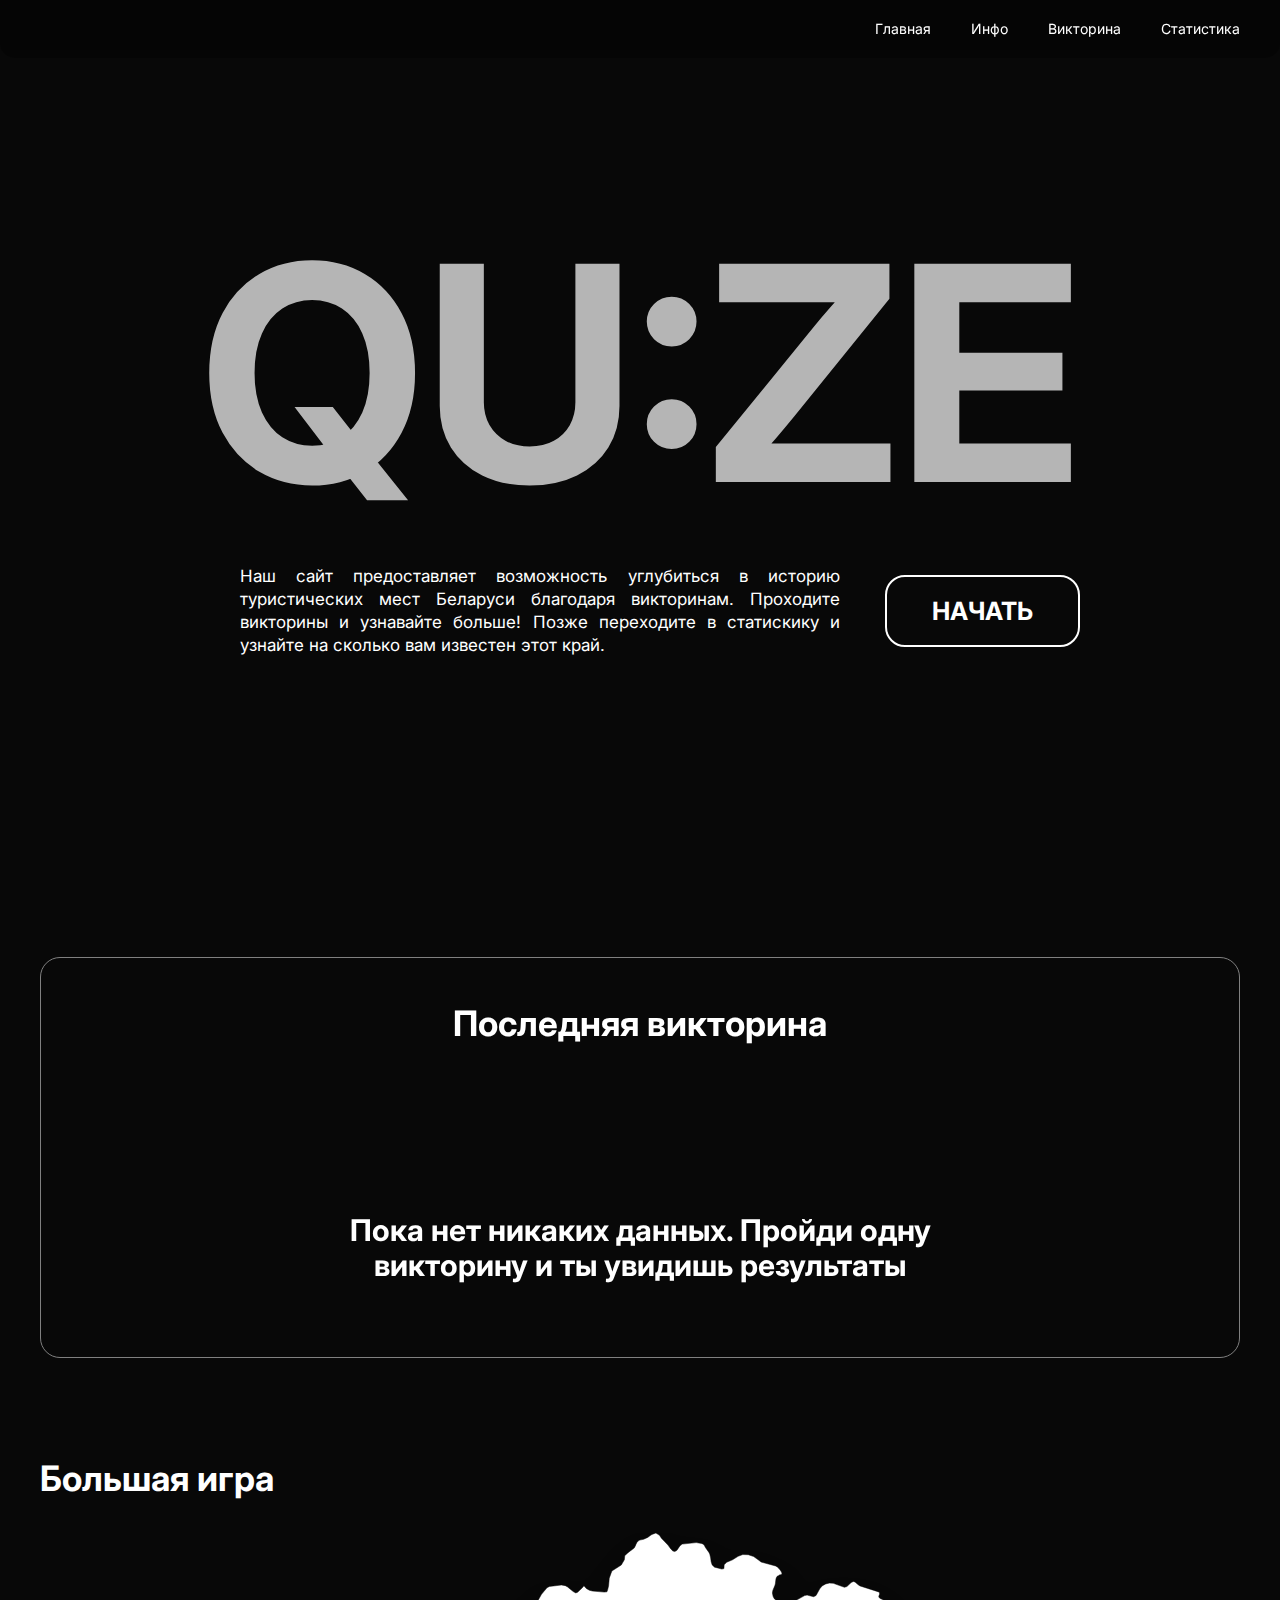
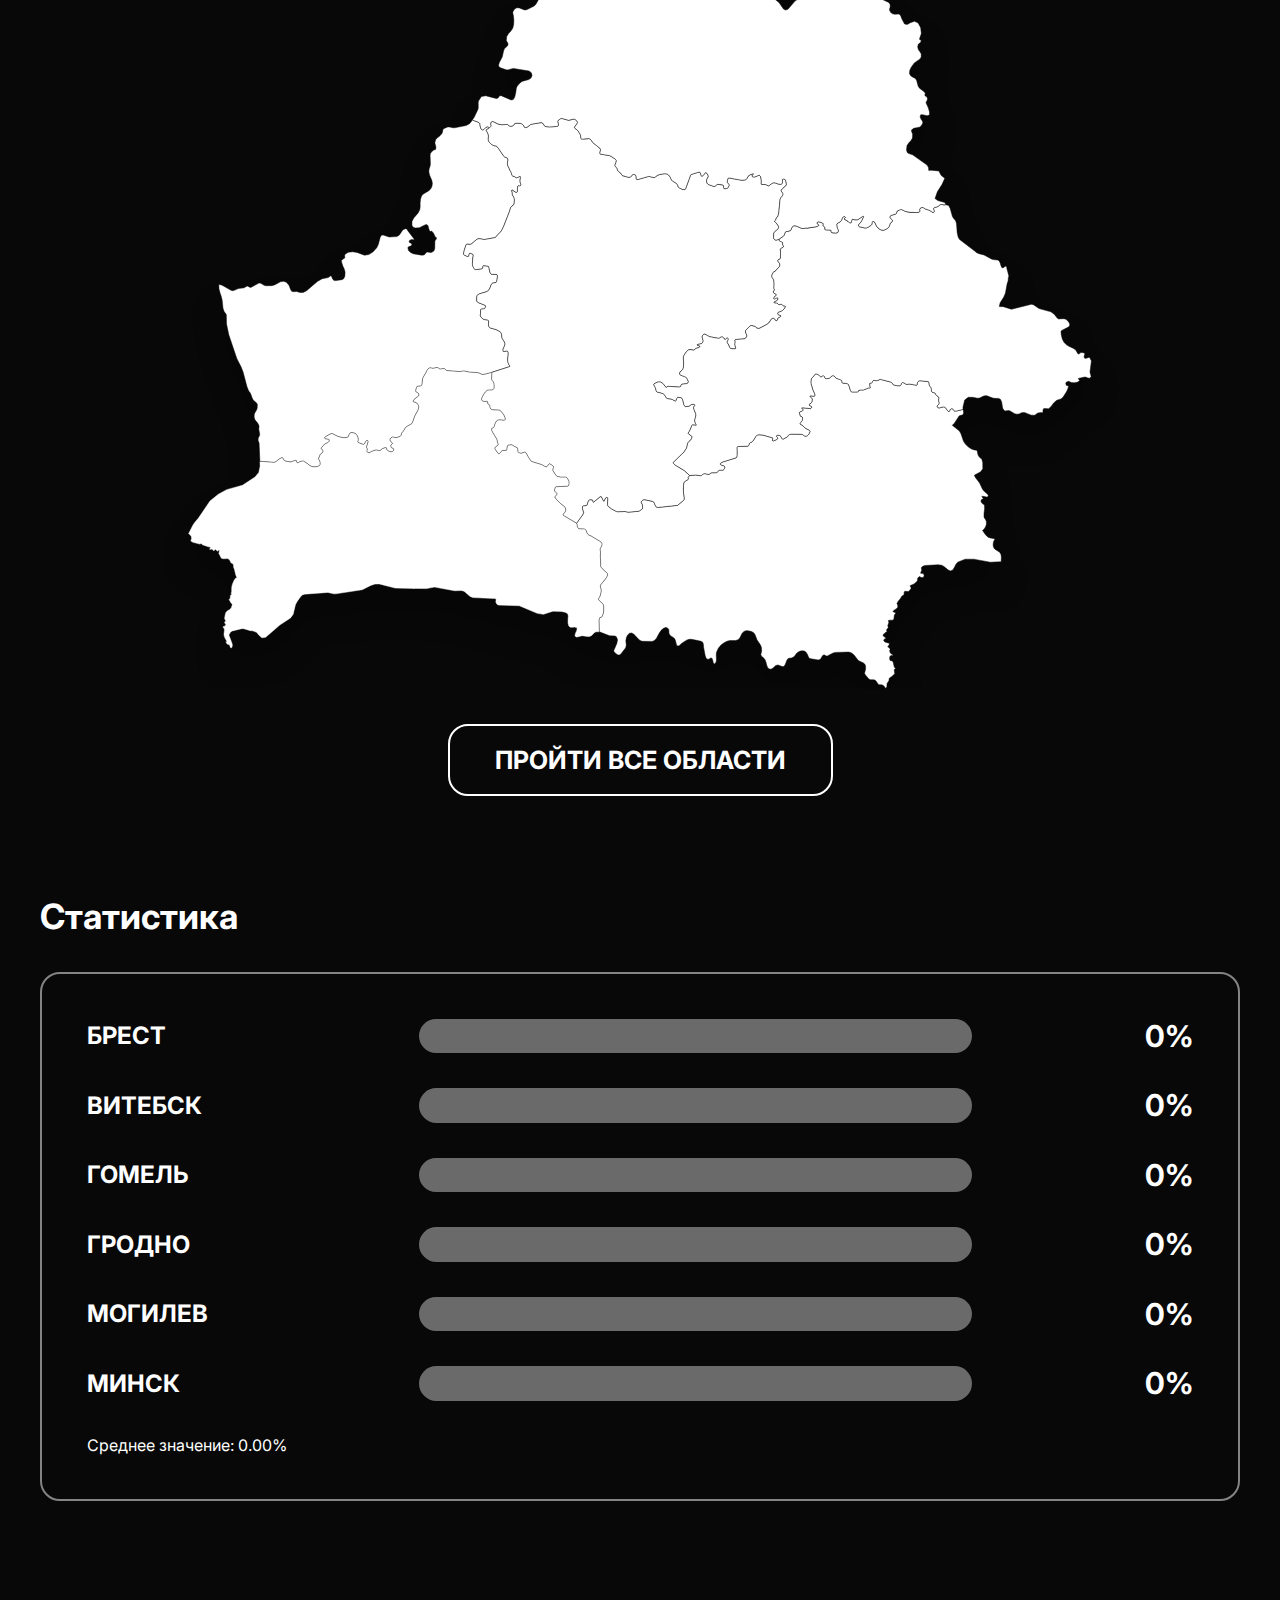
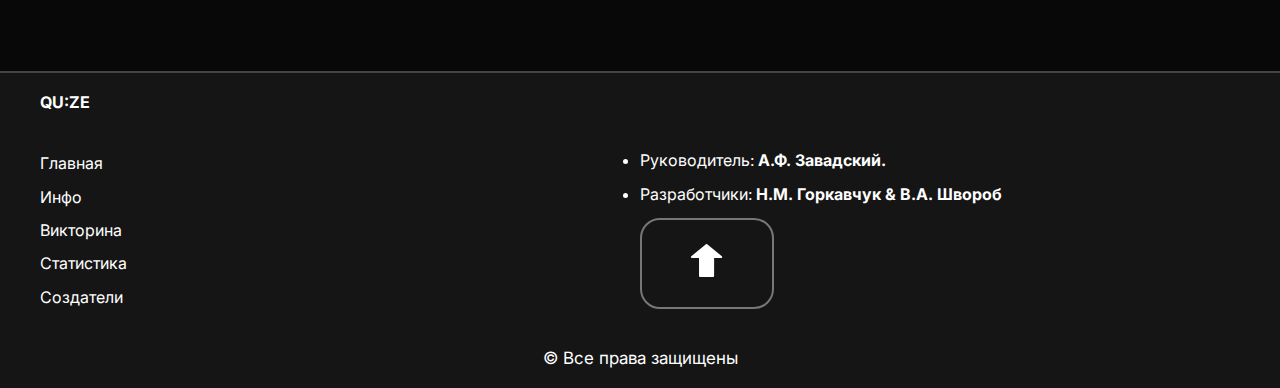
==== index.html @ 7a82f36b "Add files via upload" ====
<!DOCTYPE html>
<html lang="ru">
<head>
    <meta charset="UTF-8">
    <meta http-equiv="X-UA-Compatible" content="IE=edge">
    <meta name="viewport" content="width=device-width, initial-scale=1.0">
    <meta name="google" content="notranslate">
    <title>QU:ZE - Главная</title>
    <!-- scss -->
    <link rel="stylesheet" href="assets/css/style.css">
    <!-- font -->
    <link rel="preconnect" href="https://fonts.googleapis.com">
    <link rel="preconnect" href="https://fonts.gstatic.com" crossorigin>
    <link href="https://fonts.googleapis.com/css2?family=Inter:wght@400;700&display=swap" rel="stylesheet"></head>
<body>
    <div class="page">
        
        <div class="header fixed">
            <div class="container">
                <div class="header__inner">
                    <h4 class="h4 logo">
                        <a class="nav__link" href="#intro"><img src="../assets/images/header/LOGO.png" alt=""></a>
                    </h4>
                    <button class="burger">
                        <div class="burger__wrapper">
                            <svg width="55" height="40" viewBox="0 0 55 40" fill="none" xmlns="http://www.w3.org/2000/svg">
                                <rect x="13.8574" y="3.02954" width="44" height="4" transform="rotate(45 13.8574 3.02954)"
                                    fill="white" />
                                <rect x="11.0293" y="34.1421" width="44" height="4" transform="rotate(-45 11.0293 34.1421)"
                                    fill="white" />
                            </svg>
                            <svg width="55" height="40" viewBox="0 0 55 40" fill="none" xmlns="http://www.w3.org/2000/svg">
                                <rect x="6" width="44" height="4" fill="white" />
                                <rect x="6" y="18" width="44" height="4" fill="white" />
                                <rect x="6" y="36" width="44" height="4" fill="white" />
                            </svg>
                        </div>
                    </button>
                    <nav class="nav">
                        <a class="link header-link nav__link" href="#intro">Главная</a>
                        <a class="link header-link nav__link" href="#info">Инфо</a>
                        <a class="link header-link nav__link" href="#quiz">Викторина</a>
                        <a class="link header-link nav__link" href="#stat">Статистика</a>
                    </nav>
                </div>
            </div>
        </div><section class="intro introBg2" id="intro">
            <div class="container">
                <div class="intro__inner">
                    <div class="text-box">
                        <h1 class="h1 gg">QU:ZE</h1>
                        <div class="item">
                            <p class="p intro-par">Наш сайт предоставляет возможность углубиться в историю туристических мест
                                Беларуси
                                благодаря викторинам. Проходите викторины и узнавайте больше! Позже переходите в статискику и
                                узнайте на сколько вам известен этот край.</p>
                            <button class="button intro__button">НАЧАТЬ</button>
                        </div>
                    </div>
                </div>
            </div>
        </section><section class="info" id="info">
            <div class="container">
                <div class="info__inner no-stat">
                    <div class="info__left">
                        <div class="titles">
                            <h2 class="h2">Последняя викторина</h2>
                        </div>
                        <div class="img-box">
                            <img src="assets/images/info/brest.png" alt="">
                        </div>
                    </div>
                    <div class="info__right">
                        <div class="titles">
                            <h2 class="h2 city-name">Неизвестно</h2>
                        </div>
                        <div class="info-box">
                            <div class="true-box">
                            
                            </div>
                        </div>
                    </div>
                    <div class="no__stat">
                        <div class="titles">
                            <h2 class="h2">Последняя викторина</h2>
                        </div>
                        <div class="no__stat--content">
                            <div class="no__stat--photo">
                                <img src="assets/images/info/no-stat/info-no-stat-1.png" alt="">
                            </div>
                            <h1 class="no__stat--text h3">
                                Пока нет никаких данных. Пройди одну викторину и ты увидишь результаты
                            </h1>
                        </div>
                    </div>
        
        
        
                </div>
            </div>
        </section><section class="quiz" id="quiz">
            <div class="container">
                <div class="quiz__inner">
                    <div class="h2 quiz-title">Большая игра</div>
                    <div class="hand-wrapper">
                        <div class="hand"></div>
                    </div>
                    <div class="map">
                        <svg height="80%" viewBox="0 0 1041 819" class="bel" fill="none" xmlns="http://www.w3.org/2000/svg">
                            <g filter="url(#filter0_d_7_108)">
                                <path
                                    d="M275.059 710.696L255.033 710.37L237.749 705.861L233.111 705.988L228.462 707.457L219.249 712.126L190.463 716.611L188.334 716.52L182.054 715.051L156.54 716.981L154.368 717.764L152.145 719.986L148.417 725.334L146.84 728.425L144.403 738.796L141.513 742.715L129.895 750.398L114.581 763.675L110.482 764.321L107.569 761.682L104.699 758.31L100.643 756.735L98.0803 756.506L90.8465 754.413L88.4432 754.35L78.4766 756.856L77.2158 757.531L76.1678 758.586L74.9291 760.669L74.8235 761.937L75.416 763.2L78.2008 770.808L78.4451 772.337L77.9786 774.759L77.0898 775.2L76.1473 774.522L75.7454 772.406L74.3475 771.598L72.7164 771.002L71.4461 768.53L72.1459 768.595L72.844 768.53L70.5983 764.809L69.7094 762.604L69.3485 760.329L69.8891 756.052L69.7519 754.516L68.5873 753.295V752.11L69.5092 751.987L70.1333 751.619L71.4461 750.049L70.9371 749.361L70.313 748.267L69.9852 747.246L70.3871 746.804L71.3295 746.37L71.0963 745.381L70.4076 744.265L70.0372 743.444L70.6203 739.784L71.0332 738.081L71.4461 736.939L73.1829 735.01L75.3325 733.74L77.3025 731.86L78.4467 728.161L76.5618 725.707L74.9527 722.824L76.0969 721.502L76.5208 718.049L77.7501 717.386L77.6965 716.654L77.6224 716.464L77.4428 716.455L77.0409 716.299L77.7075 714.495L77.7816 709.333L78.4483 706.398L80.3867 701.968L81.7326 699.925L83.3417 698.774L82.166 696.045L80.7145 690.006L79.8666 688.013L79.7611 686.169L79.3481 684.32L78.0984 683.48L77.1339 683.066L76.5192 682.052L76.0007 680.75L75.3231 679.508L73.3956 678.382L68.5337 678.526L66.5432 677.918L63.6939 672.44L64.1068 671.877L64.392 669.959L63.9996 668.753L62.2833 670.356L61.6057 669.598L60.5892 668.777L60.1873 668.064L58.7784 669.705L57.8044 669.528L56.8824 668.612L55.6012 668.064L54.1292 668.612L53.8329 668.346L54.5846 666.866V665.871L52.435 665.651L46.0696 663.349L44.7253 662.042L43.1477 662.635L35.7768 660.718L33.468 659.293L34.2828 656.438L33.955 654.323L32.8329 652.74L32.0701 652.126L31.3183 651.514L31 651.44L35.7548 642.088L37.6396 639.258L41.7482 634.415L54.2238 615.932L63.2573 608.691L72.3334 603.598L89.4581 598.898L103.067 589.959L107.144 585.121L108.553 578.181L108.34 573.3L110.204 572.931L123.813 574.019L124.894 573.624L125.868 573.086L128.951 570.523L131.291 569.144L132.245 568.968L132.927 569.087L133.34 569.44L133.625 569.886L134.085 570.887L134.642 571.829L135.483 572.316L136.76 572.781L141.081 573.5L142.167 573.467L146.424 571.962L147.265 571.886L147.79 571.996L148.012 572.264L148.145 572.71L148.208 573.315L148.414 573.916L148.874 574.44L149.415 574.524L149.924 574.365L150.4 574.092L150.813 573.734L151.464 573.361L153.979 572.575L154.964 572.532L155.727 572.675L156.267 572.931L160.847 576.086L161.705 576.955L162.212 577.337L164.5 578.429L167.11 578.849L169.636 578.714L171.914 578.09L172.629 577.691L173.123 577.33L173.361 576.957L173.504 576.591L173.616 576.104L173.679 575.482L173.583 574.18L173.345 572.986L172.9 571.961L172.059 570.582L171.9 570.112L171.931 569.607L172.71 568.152L173.52 565.839L173.805 565.343L174.155 564.926L176.352 563.323L176.617 562.868L176.713 562.254L176.65 561.673L176.459 561.13L176.205 560.663L175.11 559.485L174.825 559.077L174.762 558.609L175 558.205L177.133 555.804L177.436 555.332L178.134 554.683L179.166 553.917L181.534 552.694L182.588 551.97L183.27 551.295L183.445 550.705L183.477 550.055L183.366 549.487L182.985 549.103L182.413 548.892L179.66 548.496L179.103 548.26L178.691 547.931L178.547 547.442L178.675 546.936L178.993 546.505L179.39 546.133L184.383 543.384L185.781 542.903L186.782 542.801L193.125 545.927L198.611 547.213L201.984 547.147L203.032 546.902L203.747 546.54L204.065 546.085L204.335 545.575L205.035 543.698L205.479 542.971L206.374 542.013L207.169 541.688L207.963 541.582L210.584 542.202L211.685 542.683L212.574 543.358L213.29 544.168L213.575 544.611L214.1 545.577L214.513 546.64L214.847 547.753L214.959 548.339L214.99 548.95L214.974 549.54L214.863 550.163L214.544 551.336L214.497 551.857L214.719 552.249L215.069 552.514L219.379 554.254L220.602 554.431L221.269 554.234L221.745 553.846L222.03 553.341L222.829 551.663L223.226 551.099L223.909 550.441L224.544 550.348L225.132 550.441L225.545 550.736L225.735 551.128L225.657 551.642L224.196 556.483L224.068 557.114L224.005 557.721L224.068 558.252L224.656 559.102L224.735 559.667L224.687 560.285L224.512 560.921L224.418 561.552L224.371 562.149L224.72 562.714L225.403 563.126L226.738 563.508L227.485 563.404L228.046 563.109L228.47 562.714L228.999 562.344L233.114 560.769L234.279 560.643L235.454 560.728L236.964 561.129L237.902 561.192L238.633 561.1L239.109 560.839L239.464 560.417L241.131 559.154L243.419 558.303L244.658 558.109L245.5 558.235L245.711 558.757L245.886 559.987L246.173 560.466L246.507 560.869L247.445 561.493L249.033 562.166L250.622 562.545L251.463 562.46L252.087 562.209L252.532 561.889L252.913 561.535L253.232 561.106L253.343 560.525L253.359 559.885L253.216 559.313L252.897 558.872L251.197 558.185L250.795 557.806L250.541 557.317L250.366 556.77L250.255 556.215L250.286 555.634L250.508 555.162L250.89 554.792L251.738 554.143L251.991 553.738L251.96 553.24L251.738 552.785L250.111 551.336L249.81 550.888L249.572 550.4L249.429 549.836L249.397 549.17L249.667 548.377L250.223 547.55L251.641 546.614L252.451 546.47L253.325 546.66L254.166 547.018L256.264 547.195L257.857 546.773L260.478 545.698L261.32 544.825L261.717 544.074V543.441L261.844 542.833L262.082 542.31L262.39 541.837L263.502 540.642L264.153 539.735L265.313 537.772L266.377 536.269L267.028 535.58L267.441 535.251L272.736 532.218L273.436 531.355L273.721 530.848L276.252 523.778L279.508 517.758L280.372 515.395L280.484 514.751L280.531 514.065L280.484 513.442L280.372 512.853L280.181 512.303L279.672 511.32L279.365 510.854L278.317 509.65L277.872 509.319L277.347 509.039L275.267 508.623L274.807 508.302L274.616 507.784L274.663 507.157L274.917 506.58L275.314 506.063L277.491 504.137L279.207 502.957L280.033 502.235L280.547 501.548L280.674 500.92V500.288L280.547 499.705L280.277 499.229L279.864 498.86L277.905 497.641L277.54 497.259L277.286 496.801L277.254 496.19L277.874 493.487L278.175 492.713L278.778 491.796L279.462 491.464L282.534 491.131L283.232 490.821L283.725 490.408L283.963 489.88L284.091 489.217L284.632 484.291L284.838 483.193L284.95 482.81L285.352 481.78L288.307 476.875L288.8 475.784L289.006 475.21L289.372 474.472L289.944 473.62L291.189 472.273L292.015 471.711L292.762 471.404L294.065 471.595L294.669 471.805L295.479 471.953L296.543 471.927L299.758 471.207L300.727 471.165L301.346 471.344L301.871 471.607L303.211 472.613L303.942 472.749L304.911 472.707L306.563 472.311L307.595 472.26L308.412 472.375L308.867 472.716L309.237 473.104L309.556 473.552L309.953 473.91L310.445 474.209L311.001 474.447L325.453 475.598L327.602 475.052L329.891 474.89L335.345 476.164L344.109 476.653L346.636 477.416L348.796 478.476L349.42 478.672L352.106 478.451L360.022 476.38L359.847 477.667L359.593 483.83L359.816 484.537L360.233 485.244L361.171 486.375L361.727 487.337L362.172 488.843L362.251 489.821L362.298 492.712L362.251 493.353L362.076 493.962L361.775 494.438L361.393 494.829L360.933 495.117L360.403 495.351L359.816 495.509L355.606 495.61L355.003 495.835L353.854 496.705L352.996 497.555L351.567 499.317L349.835 502.318L349.072 504.041L348.892 504.584L348.765 505.229L348.722 505.907L348.976 506.577L349.516 507.184L350.771 507.781L351.693 508.001L352.487 508.032L354.282 507.731L354.843 507.885L355.162 508.343L355.305 509.911L355.527 510.539L357.1 511.54L357.56 512.099L357.735 512.964L357.942 515.014L358.244 515.617L358.705 516.16L359.768 516.677L360.616 516.932L367.691 517.321L368.326 517.456L368.914 517.794L372.367 521.741L372.795 522.443L374.225 525.727L374.431 526.911L374.337 527.741L373.877 528.037L373.383 528.202L372.461 528.291L368.294 527.821L366.991 528.003L365.911 528.455L365.429 528.755L365.032 529.098L364.397 530.032L363.825 531.055L363.109 532.687L362.315 535.078L362.109 535.552L361.648 536.193L361.314 536.463L359.927 537.164L359.609 537.628L359.593 538.464L359.831 539.595L360.727 541.482L365.111 548.64L365.555 549.685L365.65 550.292L365.697 550.941L365.793 551.548L365.984 552.299L366.751 554.304L366.641 554.953L366.365 555.446L363.776 557.404L363.426 557.833L363.172 558.321L363.188 559.063L363.554 559.955L366.529 564.167L366.942 564.499L367.387 564.672L368.118 564.415L368.991 563.566L369.309 563.108L370.025 562.278L370.819 561.534L371.279 561.261L371.788 561.08L375.226 561.101L375.527 560.98L375.828 560.681L376.034 560.176L376.177 559.545L376.478 557.373L376.622 556.7L376.813 556.086L377.162 555.657L377.645 555.403L380.663 554.813L381.536 555.015L382.631 555.499L384.559 556.833L387.195 558.004L387.64 558.535L387.958 559.597L388.117 561.861L388.229 562.45L388.61 562.997L389.198 563.493L390.428 563.972L391.253 564.072L392 564.047L395.263 562.894L395.803 562.797L396.47 563.181L397.137 563.954L399.647 568.622L401.94 572.125L402.433 572.654L403.387 573.209L413.74 576.38L417.282 578.366L418.447 578.764L418.988 578.819L419.448 578.622L419.861 578.287L420.226 577.892L421.512 576.066L421.862 575.701L422.307 575.542L422.783 575.667L426.061 577.826L426.442 578.279L426.712 578.821L426.727 579.749L426.521 580.352L425.964 581.419L425.933 582.115L426.108 582.929L429.433 588.156L430.259 588.881L431.038 589.346L434.549 590.017H439.972L440.596 590.188L441.168 590.599L442.169 592.032L443.297 593.972L443.472 594.683L443.584 595.572L443.537 597.113L443.378 598.043L443.171 598.821L442.902 599.332L442.489 599.667L441.948 599.869L429.785 600.438L429.224 600.609L428.842 600.985L428.557 601.508L427.826 603.968L427.81 604.642L427.985 605.32L430.04 607.147L430.374 607.599L430.565 608.139L430.406 608.937L430.072 609.43L428.097 611.315L428.637 612.498L430.04 614.336L434.487 618.809L438.544 621.902L439.1 622.602L439.72 624.054L439.926 625.005L439.973 625.843L439.846 626.465L439.639 627.054L439.401 627.609L439.116 628.109L437.353 630.119L437.083 630.543L437.052 631.018L438.577 632.201L451.726 639.963L452.302 641.237V642.204L452.536 643.376L453.224 645.066L453.844 645.748L454.51 646.03L459.918 646.185L460.505 646.405L461.03 646.67L461.459 647.016L461.809 647.41L462.19 648.15L463.35 651.138L463.943 652.024L464.546 652.631L467.374 653.798L477.52 659.897L478.298 660.611L478.918 661.474L479.156 661.923L479.315 662.371L479.362 662.952L479.268 663.57L478.886 664.878L478.521 665.6L477.854 666.661L477.584 667.171L477.378 667.747L477.282 668.465L477.345 669.256L477.583 670.624L477.646 671.976L477.471 676.218L477.662 678.246L477.884 686.214L477.994 687.29L478.216 687.778L478.535 688.192L480.505 690.006L481.876 691.58L484.402 693.613L484.752 694.01L485.053 694.422L485.307 694.876L485.386 695.528L485.291 696.403L484.703 697.923L484.274 698.774L483.862 699.405L477.772 707.008L477.581 707.704L477.518 708.541L477.756 709.868L478.407 711.855L478.454 712.688L478.423 713.705L477.866 716.649L477.072 719.337L476.579 720.394L476.294 720.862L475.643 721.701L475.452 722.146L475.463 722.64L475.849 723.253L476.628 724.161L479.758 727.06L480.409 727.86L480.918 728.773L481.108 729.759L481.203 731.173L481.044 735.929L480.79 737.62L479.917 739.972L479.392 741.108L478.867 741.847L478.374 742.093L477.119 742.225L476.119 744.715L476.388 756.861L476.42 757.749L476.421 757.799L476.409 757.795L472.819 757.708L470.923 758.687L468.073 761.706L465.823 762.769L463.709 762.924L457.631 761.938L453.554 763.202L451.319 763.435L449.942 762.187L450.525 759.507L452.039 756.101L452.347 753.352L449.318 752.635L446.829 752.946L444.774 752.717L443.281 751.349L442.465 748.234L442.508 743.995L442.783 740.609L442.137 738.127L439.393 736.587L435.178 735.688L426.122 735.351L415.796 738.849L409.029 737.766L389.658 729.494L367.1 728.823L365.659 728.088L364.399 726.386L364.165 724.841L364.473 723.392L364.451 722.256L363.223 721.66L339.405 720.69L336.333 719.393L329.714 713.687L326.622 713.024L319.505 713.238L297.657 709.245L289.005 710.918L275.059 710.696Z"
                                    stroke="white" stroke-width="0.5" stroke-linecap="round" stroke-linejoin="round" class="brest-svg " data-region="brest" />                        <path
                                    d="M788.161 817.847L787.752 818.745L786.619 819L785.841 817.514L784.692 816.291L783.39 815.463L782.013 815.11L780.583 815.277L778.979 814.793L776.697 811.474L775.193 810.105L773.699 809.744L770.65 809.763L769.082 809.173L767.715 807.978L764.581 804.091L763.818 802.42L764.105 802.261L764.962 798.972L765.142 797.73L765.153 796.098L765.043 794.852L764.751 793.805L764.136 792.73L762.823 791.544L757.65 789.106L756.204 787.631L752.37 782.567L749.494 780.515L746.555 779.735L732.215 780.107L729.863 780.771L723.646 783.929L722.365 783.998L720.723 782.929L719.668 782.835L718.371 783.721L716.646 786.771L715.607 787.867L713.765 788.331L704.466 786.827L703.174 785.098L702.274 782.696L700.58 779.847L698.812 778.664L696.566 778.358L694.203 778.713L692.18 779.541L690.062 781.385L688.61 783.461L687.075 785.227L684.703 786.169L682.034 786.463L680.647 787.149L679.63 789.011L678.127 792.857L676.634 795.411L674.595 795.436L670.121 793.664L667.758 794.389L665.051 796.672L663.751 797.768L661.637 798.481L659.286 797.199L658.016 794.357L657.147 790.914L655.992 787.866L653.894 785.501L652.189 784.282L651.501 782.491L652.465 778.397L652.063 774.261L650.867 771.668L647.445 766.678L645.291 760.931L644.015 758.979L641.547 757.49L637.427 756.512L635.329 756.61L633.317 757.311L631.273 759.234L628.847 764.242L626.888 766.291L624.198 767.273L617.875 767.335L614.878 767.96L611.626 769.643L608.344 772.12L605.474 775.493L603.461 779.849L603.176 782.509L603.398 788.524L602.9 790.851L601.058 792.859L599.978 791.225L599.247 788.288L598.516 786.334L597.203 786.208L595.848 787.051L594.376 787.696L592.682 786.904L591.686 785.228L591.028 783.017L589.418 774.181L589.164 770.963L588.264 768.809L585.616 767.77L576.424 765.885L573.644 765.943L570.991 766.818L565.887 770.153L563.234 772.632L561.926 773.298L560.591 772.787L560.008 771.525L558.907 767.16L558.24 765.501L556.97 764.151L554.019 762.363L552.796 761.177L551.933 759.384L551.832 757.956L551.885 756.609L551.499 755.021L549.99 753.354L547.903 753.224L545.605 754.296L543.413 756.213L541.411 759.177L538.086 765.318L535.618 767.464L533.637 768.163L523.63 768.134L521.745 767.664L519.828 766.678L513.633 760.182L511.441 759.028L509.09 759.409L507.173 761.136L505.838 763.799L505.192 766.994L505.246 769.005L505.506 770.709L505.596 772.437L505.124 774.54L504.59 775.549L499.798 781.79L498.727 782.777L497.101 783.006L495.645 782.403L493.977 781.142L492.6 779.673L492.171 778.824L491.965 778.403L495.364 770.448L496.17 766.467L494.888 763.162L493.268 762.278L487.506 762.107L476.419 757.798L476.418 757.748L476.386 756.859L476.117 744.714L477.118 742.223L478.372 742.091L478.865 741.846L479.39 741.107L479.915 739.971L480.788 737.619L481.042 735.928L481.201 731.171L481.106 729.758L480.916 728.772L480.407 727.859L479.756 727.058L476.626 724.16L475.847 723.251L475.461 722.639L475.45 722.144L475.641 721.7L476.292 720.861L476.577 720.392L477.07 719.335L477.865 716.648L478.421 713.704L478.452 712.686L478.405 711.854L477.754 709.867L477.516 708.54L477.579 707.702L477.77 707.006L483.86 699.403L484.273 698.772L484.701 697.921L485.289 696.402L485.384 695.527L485.305 694.874L485.051 694.421L484.75 694.009L484.4 693.611L481.874 691.579L480.503 690.004L478.533 688.191L478.214 687.777L477.992 687.288L477.882 686.213L477.66 678.244L477.469 676.216L477.644 671.974L477.581 670.623L477.343 669.255L477.28 668.463L477.376 667.746L477.582 667.17L477.852 666.66L478.519 665.598L478.884 664.876L479.266 663.569L479.36 662.95L479.313 662.369L479.154 661.922L478.916 661.473L478.296 660.61L477.518 659.896L467.372 653.797L464.544 652.629L463.941 652.023L463.348 651.137L462.188 648.149L461.807 647.409L461.457 647.015L461.028 646.669L460.503 646.403L459.916 646.183L454.508 646.029L453.842 645.747L453.222 645.064L452.534 643.375L452.3 642.202V641.236L451.724 639.962L458.231 631.017L459.375 628.303L458.756 626.778L458.422 625.705L458.177 624.547L458.103 623.838L458.072 623.021L458.209 621.877L458.579 621.31L459.151 621.051L461.994 620.901L462.757 620.641L463.123 620.165L463.684 618.019L464.447 615.818L465.146 614.98L465.878 614.562L468.563 614.684L469.023 614.981L469.299 615.432L469.468 615.965L469.679 617.009L469.849 617.252L470.078 617.227L477.105 611.438L478.011 611.138L478.599 611.238L480.109 614.083L480.315 614.588L480.824 615.591L481.109 615.991L481.48 616.241L481.686 615.894L482.337 614.182L483.147 612.744L483.863 612.213L484.594 612.046L485.166 612.256L485.5 612.648L485.628 613.229L485.644 613.894L485.374 617.694V619.436L485.406 620.074L485.518 620.65L485.74 621.151L486.025 621.577L486.343 621.961L489.747 624.572L494.964 627.275L495.568 627.451L496.25 627.542L504.346 627.334L507.682 628.052L519.067 627.034L520.371 626.476L520.736 625.992L521.261 625.601L522.553 624.933L522.982 624.566L523.251 624.083L523.33 623.499L523.314 622.898L523.045 620.427L522.902 619.877L522.727 619.351L521.757 617.597L521.694 617.297L521.869 616.704L522.329 615.999L523.505 615.034L524.331 614.625L525.125 614.432L533.905 616.294L535 616.787L535.382 617.08L535.716 617.43L535.779 617.535L536.351 619.112L537.273 621.054L538.13 622.431L538.929 622.74L540.152 622.924L561.302 620.629L567.836 615.101L568.154 614.667L568.345 614.141L568.377 613.555L568.329 612.319L567.71 607.492L567.499 604.326L567.694 598.903L567.885 596.767L568.013 596.076L568.585 595.284L569.538 594.438L571.778 593.173L572.72 592.465L573.07 591.816L572.785 591.421L572.637 590.868L572.493 590.473L574.071 588.512L574.468 588.332L580.892 587.716L585.917 588.483L586.68 588.433L587.411 588.16L588.19 587.49L588.682 586.946L589.317 586.501L590.069 586.261L591.498 586.34L594.373 587.103L595.039 587.079L595.723 586.839L596.491 586.148L597.301 585.653L598.302 585.285L603.184 585.221L603.978 584.94L604.9 584.093L605.869 582.922L606.457 582.594L607.289 582.447L609.831 582.54L610.72 582.317L611.483 581.607L611.927 580.973L612.228 580.318L612.372 579.71V579.097L612.197 578.577L611.831 578.169L611.322 577.867L608.749 577.124L608.257 576.822L607.923 576.499L607.701 576.171L607.584 575.965L607.573 575.642L607.679 575.226L608.002 574.882L608.478 574.533L610.32 573.541L624.792 569.099L625.333 568.065L625.555 567.467L625.665 566.803L625.809 564.751L625.65 558.185L625.713 557.545L626.189 557.014L627.142 556.77L637.351 556.517L638.018 556.197L638.59 555.262L638.812 554.492L638.971 553.762L639.353 553.172L640.019 552.726L642.021 551.833L642.535 551.369L643.87 549.566L646.3 545.636L647.047 544.822L647.498 544.488L648.404 544.244L649.723 544.135L654.002 544.464L664.047 547.391L664.397 547.687L664.491 547.966L664.444 548.506L664.19 549.778L664.175 550.368L664.476 550.697L665.079 550.79L669.024 549.162L669.549 548.577L669.771 547.94L669.708 547.341L669.423 546.893L668.628 546.176L668.422 545.771L668.534 545.307L668.852 544.893L669.472 544.64L670.313 544.564L671.796 544.884L672.575 545.251L673.099 545.694L674.385 548.072L674.704 548.503L675.229 548.763L675.944 548.776L679.857 546.561L680.667 545.908L681.399 544.621L681.849 544.226L682.421 543.946L684.582 543.423L695.554 543.567L696.508 543.774L697.207 544.072L697.589 544.452L698.495 545.136L699.02 545.422L699.644 545.628L700.454 545.633L701.311 545.448L702.44 544.782L703.043 544.209L703.488 543.643L704.695 541.119L704.791 540.774L704.844 540.267L704.649 539.811L704.268 539.431L700.027 537.202L699.179 536.56L698.813 536.201L698.082 535.285L697.303 534.516L694.317 532.716L693.947 532.403L693.967 531.904L694.205 531.473L696.27 528.768L696.539 528.235L696.746 527.644L696.809 527.014L696.777 526.405L696.698 525.792L696.555 525.241L696.301 524.771L695.904 524.462L694.791 524.19L694.378 523.895L694.125 523.42L693.49 521.21L693.373 520.66L693.294 520.152L693.438 519.703L693.617 519.474L696.747 518.068L697.256 517.441L697.335 516.886L697.017 516.458L695.841 515.426L695.794 515.062L696.779 514.884L705.59 515.718L706.146 515.215L706.496 514.698L706.703 514.185L706.591 513.727L706.209 513.37L704.52 512.561L704.123 512.187L703.869 511.746L704.107 511.153L704.711 510.563L706.034 509.727L706.591 508.977L706.925 508.2L707.29 505.528L707.131 505.018L706.846 504.556L705.226 503.066L704.876 502.663L704.681 502.243L705.131 501.924L706.085 501.877L708.165 502.293L709.278 502.309L710.041 501.851L710.152 501.283L710.089 500.667L709.771 499.567L707.992 495.566L707.61 494.508L707.054 492.251L706.307 490.129L706.148 489.58L705.926 488.415L705.831 487.156L705.863 486.489L706.101 484.337L706.26 483.67L706.498 483.099L706.832 482.631L708.436 481.149L709.691 479.182L710.072 478.791L710.501 478.471L711.01 478.219L711.762 478.176L712.699 478.367L714.304 479.265L715.066 479.904L715.94 480.909L716.4 481.185L716.961 481.24L717.627 480.908L718.581 480.175L719.169 480.065L719.867 480.286L720.74 481.146L720.978 481.822L720.946 482.461L721.312 482.908L722.191 483.224L724.622 483.155L725.717 482.823L726.511 482.397L726.861 481.945L728.026 480.762L728.47 480.439L729.502 479.996L730.169 480.022L730.916 480.312L731.854 481.172L732.76 482.371L733.586 482.89L737.642 484.311L738.818 484.928L739.485 485.553L739.57 486.829L739.644 487.432L739.92 487.883L740.698 488.164L744.05 488.385L745.289 488.656L746.31 489.38L746.707 489.984L747.168 491.106L748.662 496.018L749.106 497.004L749.773 497.42L750.827 497.743L755.736 497.7L756.8 497.649L757.648 496.094L759.221 495.585L763.039 495.509L768.276 493.346L770.161 493.266L769.78 491.898L769.589 490.558L769.462 488.453L770.166 488.156L771.559 487.944L772.004 487.621L772.353 487.187L772.623 486.638L772.845 486.013L773.131 485.528L773.512 485.212L774.201 485.17L776.884 485.412L777.885 485.358L778.632 485.145L779.59 484.558L780.623 484.15L781.323 484.065L792.422 486.941L794.074 488.127L794.773 489.483L795.568 489.971L796.876 490.405L799.752 490.941L802.182 490.978L802.712 490.749L803.156 490.435L803.49 489.971L803.935 488.738L804.253 488.198L804.65 487.79L805.126 487.493L805.873 487.571L806.858 487.978L808.462 489.02L809.58 489.437L810.85 489.403L812.264 489.025L819.783 490.305L820.773 490.216L821.011 489.739L821.138 488.54L821.282 487.919L821.504 487.316L821.789 486.78L822.123 486.321L822.536 485.955L823.029 485.717L823.601 485.573L824.252 485.531L832.857 486.433L833.27 486.565L833.555 486.846L833.793 487.517L833.921 488.057L834.19 490.073L834.35 490.613L834.731 491.229L836.145 493.07L836.383 493.912L836.493 494.638L836.462 495.224L836.493 495.827L836.556 496.414L836.666 496.966L836.873 497.421L837.349 497.858L838.101 498.198L839.561 498.528L840.403 498.932L840.944 499.645L841.134 500.282L841.675 501.029L842.453 501.823L844.222 503.121L844.666 503.902L844.761 504.581L844.523 505.158L844.348 505.769L844.301 506.414L844.332 507.025L844.444 507.61L844.603 508.153L844.794 508.67L844.969 509.2L845.016 509.747L844.888 510.316L844.635 510.833L844.301 511.291L843.109 512.394L842.822 512.852L842.728 513.314L842.865 513.794L843.15 514.217L843.52 514.611L844.171 514.895L844.997 515.013L849.388 513.903L850.07 513.929L850.801 514.115L851.692 514.701L852.168 515.23L853.074 516.674L853.725 517.538L854.874 518.715L855.287 518.949H855.731L856.16 518.339L856.748 517.12L857.066 516.65L857.479 516.248L857.939 515.955L858.543 515.87L859.194 515.981L860.041 516.565L860.486 517.098L861.137 518.086L861.565 518.429L864.155 518.289L870.832 516.583L870.848 516.578L871.187 518.268L871.409 520.038L871.065 521.702L870.085 522.794L867.554 523.246L866.506 523.732L861.391 531.581L859.113 533.876L866.854 539.965L868.549 543.08L871.324 551.16L873.548 554.513L876.64 557.407L880.008 559.529L883.048 560.551L885.558 560.883L886.341 562.163L886.586 564.224L887.486 566.945L888.964 568.867L890.214 569.7L891.268 570.948L892.159 574.128L892.233 580.993L889.944 584.168L883.049 587.93L884.182 590.432L888.737 596.369L891.787 602.902L893.131 604.898L896.838 608.014L898.215 609.715L897.771 611.332L896.384 611.666L892.657 610.813L891.11 610.93L891.555 611.494L892.816 613.487L890.994 614.252L890.215 615.563L890.464 617.121L891.746 618.674L894.043 620.294L894.192 624.262L893.572 629.06L893.525 633.178L894.292 634.94L895.336 636.302L896.108 638.063L896.161 640.968L895.563 643.144L894.488 645.123L893.191 646.749L891.936 647.897L894.986 652.253L896.68 654.069L898.502 655.394L900.27 656.001L903.829 656.612L905.471 657.534L904.391 658.858L903.676 660.909L903.427 663.254L903.723 665.489L904.454 667.151L905.397 668.134L910.555 671.582L911.942 673.843L912.355 677.011L912.122 681.737L900.398 682.333L882.457 678.981L873.053 679.027L864.993 682.23L862.929 684.831L861.351 688.031L859.668 690.71L857.265 691.714L854.797 690.801L850.116 686.932L847.616 685.564L843.672 685.092L829.634 685.882L827.081 686.675L825.482 688.362L826.085 691.065L825.576 691.867L825.28 692.651L825.051 693.415L824.708 694.216L827.705 694.612L828.69 696.738L827.779 698.81L825.111 699.004L824.413 698.084L823.841 697.824L823.237 698.088L822.401 698.724L821.595 699.71L821.405 700.692L821.468 701.513L821.436 702.029L820.388 703.406L819.255 704.586L817.985 705.588L816.524 706.459L813.622 707.539L813.569 708.112L813.845 709.101L814.396 709.765V710.85L813.009 712.707L812.098 713.684L811.208 714.112L808.158 713.84L807.333 714.112L806.94 715.12L806.877 716.611L806.601 717.966L804.494 719.044L803.837 720.094L803.35 721.146L802.789 721.627L802.504 722.178L800.269 724.991L799.612 726.138L799.167 726.611L799.199 727.219L799.951 728.736L800.045 731.205L798.223 733.017L795.935 734.467L794.674 735.847L796.718 736.836L797.544 736.927V738.113L796.406 739.287L796.094 741.147L795.946 743.112L795.374 744.621L794.23 745.126L791.053 745.225L789.771 745.602L790.354 747.747L789.158 751.096L789.773 753.284L789.073 753.949L788.236 755.145L787.686 755.555L787.983 756.165L788.369 757.704L787.061 758.256L784.117 760.863V762.037L786.107 763.686L786.987 764.201V765.183L786.181 765.399L785.753 765.669L785.409 765.988L784.879 766.364V767.345L786.066 768.841L789.477 769.789L791.177 770.582L790.399 772.343L789.89 773.086L789.01 773.822L790.26 774.724L791.319 775.778L791.763 776.95L791.176 778.237L791.678 780.134L792.536 781.326L793.595 782.028L794.674 782.453V783.636L793.308 783.387L792.154 783.754L791.38 784.867L791.174 786.862L791.571 788.733L792.361 789.113L793.431 789.173L794.676 790.094L795.131 791.137L796.137 795.574L796.655 796.42L797.375 797.353L797.481 798.175L796.135 798.704L796.739 803.151L793.885 806.034L790.755 808.218L790.479 810.522L788.646 813.617L788.366 813.934L788.233 817.682L788.161 817.847Z"
                                    stroke="black" stroke-width="0.5" stroke-linecap="round" stroke-linejoin="round" class="gomel-svg" data-region="gomel" />                        <path
                                    d="M338.892 202.549L339.193 202.953L345.426 205.291L346.03 205.716L346.84 206.567L346.903 207.533L347.428 210.641L348.318 212.606L349.07 213.31L349.896 213.562L350.627 213.336L351.294 212.925L353.518 210.698L354.471 210.278L355.557 210.057L357.114 211.111L356.257 212.009L354.399 212.964L354.012 213.306L353.837 213.811L353.932 214.461L355.256 216.792L355.954 218.614L356.176 220.108L355.986 223.585L356.033 224.775L356.7 226.197L357.335 227.169L358.32 228.246L359.432 229.177L360.677 229.972L361.869 230.506L362.901 230.788L364.411 230.938L364.999 231.252L367.276 233.903L372.778 242.042L373.334 242.583L374.034 242.984L376.131 243.835L376.688 244.156L376.957 244.575L377.227 245.636L377.274 246.777L376.749 249.264L376.67 250.308L376.924 251.659L377.263 252.566L378.582 255.117L379.536 257.474L380.012 258.379L380.521 259.188L380.918 260.014L381.203 260.929L381.506 262.309L381.903 263.069L382.394 263.521L384.353 264.149L386.148 265.268L386.815 265.382L387.609 265.185L390.14 263.942L390.632 263.917L390.807 264.567L390.775 265.858L390.378 268.725L390.648 270.555L391.045 271.687L391.379 272.449L391.363 273.159L390.744 274.089L390.109 274.353L389.42 274.344L388.848 274.186L388.323 274.147L387.958 274.58L387.672 275.457L387.576 279.989L387.401 280.953L386.845 281.408L386.163 281.348L385.321 280.997L382.218 278.92L381.821 278.832L381.534 278.885L381.375 279.174L381.406 279.622L381.866 280.988L381.945 281.487L382.008 283.213L382.278 284.12L382.738 285.009L383.728 286.624L384.093 287.784L384.331 289.404L384.188 292.051L383.918 293.739L383.293 294.933L382.784 295.474L380.894 296.812L380.528 297.248L380.242 297.773L379.05 301.767L372.707 318.001L370.748 322.057L369.478 324.016L365.468 328.022L364.42 329.458L364.07 329.805L363.626 330.136L363.07 330.362L351.701 332.446L346.802 331.545L345.373 331.571L343.641 332.111L337.688 337.172L337.179 337.423L336.591 337.58L335.925 337.659L333.033 337.393L332.492 337.493L332.142 337.894L331.841 338.39L330.152 343.228L329.214 347.3L329.183 347.969L329.31 348.585L329.914 349.088L330.502 349.448L333.383 350.732L333.923 350.81L334.336 350.64L334.59 350.132L335.115 348.218L335.369 347.653L335.718 347.285L336.131 347.119L336.625 347.25L338.87 348.262L339.364 348.626L339.729 349.138L339.65 350.188L339.141 352.555L338.792 358.285L338.823 359.658L339.061 360.645L339.474 361.845L340.602 363.962L341.46 364.711L342.27 365.053L348.757 364.118L349.286 363.871L349.715 363.533L349.937 362.987L350 362.259L349.921 361.297L350.414 360.795L351.034 360.674L355.614 361.246L356.233 361.535L356.646 362.674L357.79 367.99L358.506 369.324L359.172 370.029L365.262 370.223L365.787 371.071L365.935 372.606L365.437 376.379L364.961 377.935L364.389 378.894L360.72 379.705L360.227 379.974L359.809 380.366L359.475 380.806L358.934 381.891L357.853 384.869L357.328 385.973L356.725 386.965L356.359 387.398L355.533 388.113L354.559 388.717L353.478 389.201L346.5 391.255L344.546 392.371L344.133 392.764L343.814 393.22L343.608 394.065L343.48 395.202L343.395 398.334L343.543 399.303L344.194 400.078L345.401 400.87L352.444 403.703L352.889 404.073L353.19 404.537L352.952 405.416L352.698 406.053L352.364 406.647L352.046 407.125L351.633 407.509L351.092 407.719L348.9 407.68L348.243 407.771L347.814 408.472L347.608 409.693V412.212L347.354 414.481L347.385 415.194L347.894 416.087L348.307 416.689L349.102 417.582L350.441 418.605L351.554 419.137L355.101 419.571L355.642 419.824L356.055 420.171L356.293 420.863L356.403 421.808L356.244 423.525L356.228 424.761L356.356 425.894L356.897 427.146L357.421 427.773L358.009 428.207L364.512 430.046L368.775 432.302L369.172 432.705L369.506 433.134L370.047 434.103L370.237 434.772L370.396 435.568L370.73 438.396L370.874 438.995L371.303 440.014L372.88 442.368L373.373 443.284L374.12 445.231L374.026 446.246L373.645 447.7L372.231 450.65L371.93 452.446L371.972 453.424L372.455 453.728L372.805 453.787L373.329 453.761L375.665 453.307L376.269 453.345L376.713 453.555L377.079 453.794L377.238 453.961L377.354 454.14L377.482 454.572L377.588 455.196L377.641 456.162L377.588 456.999L376.984 462.225V463.578L377.175 464.811L377.493 465.92L377.874 467.012L378.341 468.045L378.945 468.94L379.611 469.75L378.77 470.338L360.019 476.38L352.102 478.451L349.417 478.672L348.793 478.477L346.632 477.416L344.106 476.653L335.342 476.164L329.887 474.89L327.599 475.052L325.449 475.598L310.997 474.447L310.441 474.209L309.949 473.91L309.552 473.552L309.234 473.104L308.864 472.716L308.408 472.375L307.592 472.26L306.559 472.311L304.908 472.707L303.939 472.75L303.207 472.613L301.868 471.608L301.343 471.344L300.724 471.165L299.754 471.207L296.539 471.928L295.476 471.953L294.666 471.805L294.062 471.595L292.759 471.404L292.012 471.711L291.186 472.273L289.941 473.62L289.369 474.472L289.003 475.21L288.797 475.784L288.303 476.875L285.348 481.78L284.946 482.81L284.834 483.193L284.628 484.291L284.087 489.218L283.96 489.88L283.722 490.408L283.229 490.821L282.53 491.132L279.459 491.464L278.775 491.796L278.171 492.713L277.87 493.487L277.251 496.19L277.282 496.801L277.536 497.259L277.902 497.641L279.861 498.86L280.274 499.229L280.543 499.705L280.671 500.288V500.92L280.543 501.548L280.029 502.235L279.203 502.957L277.487 504.137L275.311 506.063L274.914 506.58L274.66 507.157L274.613 507.785L274.803 508.302L275.264 508.623L277.344 509.039L277.869 509.319L278.313 509.65L279.361 510.854L279.668 511.32L280.177 512.303L280.368 512.853L280.48 513.442L280.527 514.065L280.48 514.751L280.368 515.395L279.505 517.758L276.249 523.778L273.717 530.849L273.432 531.355L272.732 532.218L267.437 535.251L267.024 535.581L266.373 536.269L265.31 537.772L264.15 539.735L263.499 540.642L262.386 541.837L262.079 542.31L261.841 542.833L261.713 543.441V544.074L261.316 544.825L260.474 545.698L257.854 546.773L256.26 547.195L254.163 547.018L253.321 546.66L252.448 546.47L251.638 546.614L250.219 547.55L249.663 548.377L249.394 549.17L249.425 549.836L249.569 550.4L249.807 550.888L250.108 551.336L251.734 552.786L251.956 553.241L251.988 553.738L251.734 554.143L250.886 554.792L250.505 555.162L250.283 555.634L250.251 556.215L250.363 556.77L250.538 557.317L250.792 557.806L251.193 558.185L252.894 558.872L253.212 559.313L253.356 559.885L253.34 560.525L253.228 561.106L252.91 561.535L252.528 561.889L252.084 562.209L251.46 562.46L250.618 562.545L249.03 562.166L247.441 561.493L246.503 560.869L246.169 560.466L245.882 559.987L245.707 558.757L245.496 558.235L244.655 558.109L243.416 558.303L241.128 559.154L239.46 560.417L239.106 560.839L238.63 561.1L237.898 561.192L236.961 561.129L235.451 560.728L234.275 560.643L233.111 560.769L228.996 562.344L228.466 562.714L228.042 563.11L227.481 563.404L226.734 563.508L225.399 563.126L224.717 562.714L224.367 562.149L224.414 561.552L224.509 560.921L224.684 560.285L224.731 559.667L224.652 559.103L224.064 558.252L224.001 557.721L224.064 557.114L224.192 556.483L225.653 551.642L225.732 551.128L225.541 550.737L225.128 550.441L224.54 550.348L223.905 550.441L223.223 551.099L222.826 551.663L222.027 553.341L221.741 553.846L221.265 554.234L220.599 554.431L219.376 554.254L215.066 552.514L214.716 552.249L214.493 551.857L214.541 551.336L214.859 550.163L214.971 549.54L214.987 548.95L214.955 548.339L214.843 547.753L214.509 546.64L214.096 545.577L213.571 544.611L213.286 544.168L212.571 543.358L211.682 542.683L210.58 542.202L207.959 541.582L207.165 541.688L206.371 542.013L205.476 542.971L205.031 543.698L204.331 545.575L204.062 546.085L203.744 546.54L203.028 546.902L201.98 547.147L198.607 547.213L193.121 545.927L186.778 542.801L185.777 542.903L184.379 543.384L179.387 546.133L178.99 546.505L178.671 546.936L178.544 547.442L178.687 547.931L179.1 548.26L179.656 548.496L182.41 548.892L182.982 549.103L183.363 549.487L183.473 550.056L183.442 550.705L183.267 551.295L182.584 551.97L181.53 552.695L179.163 553.917L178.131 554.683L177.433 555.332L177.13 555.804L174.996 558.205L174.758 558.61L174.821 559.077L175.106 559.485L176.202 560.663L176.455 561.13L176.646 561.673L176.709 562.254L176.613 562.868L176.348 563.323L174.151 564.926L173.801 565.344L173.516 565.84L172.706 568.152L171.928 569.607L171.896 570.112L172.055 570.582L172.897 571.961L173.341 572.986L173.579 574.18L173.675 575.482L173.612 576.104L173.5 576.591L173.357 576.957L173.119 577.33L172.626 577.691L171.91 578.09L169.633 578.714L167.107 578.849L164.497 578.429L162.208 577.337L161.701 576.955L160.844 576.086L156.264 572.931L155.723 572.675L154.961 572.533L153.976 572.575L151.46 573.361L150.809 573.734L150.396 574.092L149.921 574.365L149.411 574.524L148.871 574.441L148.411 573.916L148.204 573.315L148.141 572.71L148.009 572.264L147.787 571.996L147.262 571.886L146.42 571.962L142.164 573.467L141.078 573.5L136.756 572.781L135.48 572.316L134.638 571.829L134.082 570.887L133.622 569.886L133.336 569.44L132.923 569.087L132.241 568.968L131.288 569.144L128.947 570.523L125.865 573.086L124.891 573.625L123.81 574.019L110.201 572.931L108.337 573.3L107.479 553.561L107.214 552.314L106.802 551.492L106.452 550.514L106.355 548.763L106.641 547.477L107.774 545.275L108.081 544.266L108.039 542.959L107.17 538.409L107.159 537.366L107.404 535.402L107.235 534.147L106.059 531.727L102.956 527.883L102.077 525.109L102.214 521.915L103.199 519.659L104.438 517.685L105.359 515.322L105.593 511.347L104.512 509.372L102.754 508.058L100.921 506.119L99.7096 503.589L98.9153 501.199L97.9098 498.877L96.0674 496.495L94.2566 491.813L90.1575 476.242L88.1024 471.027L83.2736 461.352L74.5789 435.605L72.1329 424.027L71.8997 413.821H71.8887L69.4002 410.296L68.3206 406.872L67.3782 398.011L66.3302 393.815L64.9748 389.968L63.9157 385.887L63.7881 380.991L67.3262 381.88L76.5299 387.249L78.2887 387.853L79.8773 387.724L84.93 385.635L91.3379 384.754L93.1172 383.494L94.6948 382.89L95.404 383.028L97.2463 384.073L98.1147 384.332L98.909 384.204L106.735 379.86L108.281 379.575L109.881 380.213L112.899 382.088L114.582 382.476L121.148 382.399L124.177 381.587L130.511 378.296L133.879 377.709L137.109 378.789L139.979 382.148L141.747 386.949L142.838 388.553L144.819 388.925L148.283 388.778L151.534 389.718L155.221 389.753L158.927 387.941L170.673 377.803L175.841 374.917L182.386 373.681L184.832 371.865L185.213 371.796L185.595 371.891L185.965 372.125L187.289 375.384L188.803 376.828L190.677 376.957L197.317 375.91L199.128 374.969L200.429 372.123L200.44 372.107L200.451 372.09L200.462 372.081L200.664 367.505L199.753 364.32L198.376 361.454L197.158 357.832L196.682 355.275L196.861 354.71L197.507 354.65L198.418 353.54L200.335 352.378L200.388 351.736L200.261 350.617L200.272 349.341L200.685 348.283L203.699 346.533L204.212 346.235L208.957 345.723L213.669 346.373L221.749 349.402L226.346 348.674L230.816 345.888L235.01 341.364L236.704 337.854L238.801 329.933L240.105 327.721L241.938 327.426L248.44 329.67L256.859 329.218L259.348 327.661L263.456 321.818L266.041 320.625L267.344 320.921L268.022 321.565L268.515 322.515L275.738 332.02L274.87 332.655L272.476 332.464L270.378 333.621L270.134 335.291L272.602 336.57L273.174 338.012L272.433 339.263L269.51 340.237L268.747 341.418L269.519 344.423L271.848 346.567L274.613 347.878L283.689 349.326L285.935 349.256L287.005 348.648L288.625 346.47L289.737 345.984L293.581 346.487L294.799 346.314L297.162 344.603L297.977 341.963L298.073 334.272L298.391 333.498L299.598 331.933L299.843 331.185L299.578 330.159L299.08 329.802L298.519 329.602L298.106 329.045L297.428 327.183L296.623 325.668L295.712 324.432L294.727 323.378L294.26 323.273L293.085 323.648L292.672 323.552L292.279 322.933L291.189 319.936L290.882 318.289L290.289 316.903L288.891 316.119L287.356 316.512L281.213 319.624L276.764 319.912L274.54 319.084L273.142 316.904L273.279 312.658L275.207 309.01L279.91 303.544L281.742 299.875L282.124 296.615L282.05 293.09L282.494 288.654L283.616 285.221L285.184 283.18L291.454 279.596L293.413 277.659L294.842 275.02L295.372 271.643L294.788 268.361L292.246 262.327L291.558 258.962L291.674 256.816L292.119 255.128L292.659 253.561L293.061 251.758L293.22 249.997L292.87 241.294L293.189 239.012L294.279 237.486L296.514 235.554L297.52 235.059L298.218 235.041L298.736 234.715L299.192 233.277L299.129 231.865L298.249 228.457L298.101 226.93L299.171 223.714L301.204 221.673L303.587 219.895L305.726 217.464L306.383 215.712L306.563 214.164L306.933 212.881L308.14 211.881L311.995 210.296L313.869 210.35L317.596 211.182L319.503 211.217L331.947 208.765L335.643 206.719L337.178 205.079L338.892 202.549Z"
                                    stroke="black" stroke-width="0.5" stroke-linecap="round" stroke-linejoin="round" class="grodno-svg" data-region="grodno" />                        <path
                                    d="M671.329 332.02L671.567 333.55L671.836 333.967L672.361 334.367L674.41 334.941L674.919 335.253L675.141 335.766L675.173 337.783L675.316 338.365L675.617 338.817L676.046 339.178L676.268 339.626L676.131 340.182L675.411 340.882L673.266 342.163L672.868 342.536L672.678 343.066L672.884 345.926L672.805 352.099L672.678 352.771L672.408 353.347L671.724 353.764L671.058 353.946L670.486 354.215L670.131 354.653L669.956 355.25L670.115 356.044L670.454 356.555L671.296 357.369L671.597 357.845L671.819 358.357L671.978 358.919L672.09 359.517L672.137 360.14L672.025 360.868L671.707 361.639L670.876 362.696L668.938 364.531L667.921 365.925L667.096 366.66L665.586 367.452L665.168 367.828L664.787 368.335L663.77 370.303L663.595 370.848L663.532 371.362L663.485 372.516L663.691 373.199L663.977 373.795L664.628 374.69L665.379 376.171L665.68 377.295L665.855 378.539L665.871 382.573L665.696 385.059L665.728 385.405L665.855 385.758L666.093 386.16L666.268 386.656L666.172 387.281L665.474 388.317L665.156 389.072L665.315 390.059L665.775 390.555L668.079 391.69L668.317 392.151L668.142 392.771L666.791 394.344L665.854 395.21L665.553 395.65L665.474 396.132L665.855 396.718L666.364 396.821L666.905 396.718L668.875 395.648L669.351 395.536L669.779 395.683L669.954 396.166L670.002 396.786L669.827 397.493L669.445 398.152L668.604 398.803L666.349 399.966L665.951 400.25L665.761 400.559L666.062 400.852L666.65 401.023L668.683 401.152L669.27 401.368L669.715 401.703L670.419 402.546L670.832 402.874L671.436 402.994L673.135 402.607L673.723 402.586L674.263 402.762L674.723 403.08L675.486 403.89L675.931 404.218L677.811 404.557L678.224 404.855L678.08 405.56L677.636 406.48L676.455 407.961L675.152 409.286L673.707 410.12L670.46 411.449L670.047 411.824L669.809 412.332L669.906 413.084L670.207 413.604L670.716 413.965L671.324 414.214L672.69 414.558L673.166 414.868L673.262 415.348L672.961 415.916L672.151 416.56L670.843 417.153L670.367 417.557L669.986 418.15L669.716 419.266L669.319 419.979L668.62 420.399L667.984 420.338L667.475 420.055L667.11 419.642L666.475 418.706L666.109 418.285L665.665 417.975L665.072 417.837L664.484 417.889L663.928 418.053L663.435 418.327L663.022 418.697L662.227 419.719L661.004 421.665L660.019 422.906L658.298 424.28L650.382 428.493L649.207 428.751L648.54 428.734L647.232 428.417L646.723 428.108L646.31 427.74L645.992 427.285L645.61 426.872L645.117 426.588L643.147 426.202L642.014 425.751L641.442 425.61L640.885 425.701L640.376 425.907L639.454 426.522L635.461 430.429L635.127 430.968L634.92 431.668L634.967 432.757L635.142 433.473L636.101 435.576L636.238 436.151L636.323 436.776L636.164 437.53L635.793 438.349L634.887 439.33L634.205 439.802L633.538 440.076L624.314 440.83L623.758 441.018L623.376 441.326L623.472 442.157L623.631 442.782L623.679 443.552L623.647 444.33L623.472 445.31L623.441 446.088L623.472 446.768L624.251 449.607L624.298 450.103L624.235 450.543L623.631 450.829L622.981 450.932L619.327 450.728L618.724 450.591L618.305 450.257L617.986 449.818L616.144 445.806L614.858 444.056L614.795 443.487L615.001 442.841L615.558 441.934L615.892 441.197L616.019 440.478L615.972 439.861L615.75 439.372L615.337 439.124L614.812 439.14L614.368 439.389L613.028 440.828L612.568 440.845L612.234 440.54L611.693 439.629L610.994 438.79L610.549 438.447L609.993 438.173L609.326 438.053L608.675 438.07L608.119 438.241L606.779 439.225L606.255 439.435L605.619 439.542L596.368 437.837L594.044 436.818L592.105 435.562L591.01 435.035L590.31 434.992L589.637 435.164L589.002 435.626L588.574 436.124L588.24 436.65L588.017 437.34L587.938 438.171L588.208 439.524L588.462 440.337L588.938 441.518L589.001 442.186L588.873 442.973L588.413 444.021L587.984 444.637L587.491 445.06L586.966 445.29L582.831 446.275L582.465 446.519L582.434 446.84L583.084 447.165L584.578 447.55L585.187 447.79L585.425 448.208L585.33 448.735L584.769 449.209L584.219 449.517L580.831 450.646L580.355 450.923L579.973 451.295L579.258 452.153L578.733 452.329L578.204 452.303L576.106 451.824L574.708 451.768L573.454 451.944L572.929 452.158L572.462 452.457L570.889 453.982L569.857 455.353L568.618 457.31L567.602 459.283L567.539 461.871L567.824 465.567L567.633 470.616L567.454 471.621L567.252 472.269L567.008 472.848L566.707 473.338L563.958 476.145L563.72 476.619L563.53 477.219L563.451 477.832L563.561 478.466L564.054 479.057L564.626 479.441L570.112 481.578L570.732 482.047L571.304 482.763L571.908 484.243L572.749 485.673L572.94 486.256L572.897 486.941L572.431 487.884L571.906 488.309L571.302 488.585L566.229 489.245L565.704 489.462L565.307 489.832L565.038 490.367L564.816 490.966L564.578 491.532L564.243 491.999L563.768 492.263L563.132 492.348L551.238 491.574L550.555 491.693L549.913 491.898L549.388 492.595L548.895 492.689L548.514 492.506L545.861 489.127L545.067 488.356L544.14 487.693L542.563 486.918L541.88 486.817L539.958 486.987L538.813 487.305L535.789 488.811L535.52 489.299L535.504 490.023L537.092 492.985L537.362 493.699L538.029 496.32L538.43 497.254L539.304 497.79L543.578 498.797L545.759 499.717L546.41 500.159L547.141 500.838L549.095 504.161L549.847 504.65L550.594 504.874L554.263 505.353L555.47 505.804L558.589 507.501L559.018 507.577L559.352 507.272L559.605 506.788L560.225 504.947L560.463 504.371L560.781 503.903L561.199 503.552L561.782 503.476L565.377 503.929L566.171 504.93L566.949 506.687L568.02 511.164L568.798 512.758L569.561 513.613L573.379 513.155L574.396 512.693L575.666 511.672L576.699 511.256L578.547 511.079L579.167 511.171L579.691 511.426L580.01 511.868V512.392L578.877 513.786L578.58 514.485L578.771 515.671L579.004 516.425L581.091 521.759L581.17 522.537L581.042 523.596L579.994 527.665L579.899 528.24V529.026L580.106 530.125L580.296 530.891L580.55 531.487L580.788 531.982L581.345 532.899L581.519 533.33L581.535 533.676L581.026 533.836L577.717 533.431L577.319 533.491L576.938 533.736L576.653 534.2L574.858 538.905L574 540.441L573.031 541.822L572.852 542.324L572.905 542.83L573.365 543.361L576.336 545.327L576.702 545.732L576.877 546.331L576.845 547.107L576.448 548.178L576.067 548.836L575.669 549.372L572.694 552.563L572.153 553.633L571.978 554.273L571.454 557.087L571.279 557.727L570.803 558.86L570.518 559.365L568.325 562.685L556.305 574.441L556.956 575.399L558.497 576.79L568.548 582.964L574.462 588.336L574.065 588.517L572.488 590.478L572.631 590.872L572.779 591.426L573.064 591.82L572.714 592.469L571.772 593.178L569.533 594.442L568.579 595.289L568.007 596.08L567.879 596.772L567.689 598.908L567.493 604.331L567.704 607.496L568.324 612.324L568.371 613.56L568.339 614.146L568.149 614.672L567.83 615.106L561.296 620.634L540.147 622.928L538.924 622.745L538.125 622.436L537.267 621.058L536.345 619.117L535.773 617.54L535.71 617.435L535.376 617.085L534.995 616.792L533.899 616.299L525.12 614.437L524.325 614.629L523.499 615.039L522.324 616.003L521.864 616.709L521.689 617.302L521.752 617.602L522.721 619.355L522.896 619.881L523.039 620.432L523.309 622.903L523.325 623.503L523.246 624.087L522.976 624.571L522.548 624.938L521.255 625.605L520.731 625.997L520.365 626.481L519.062 627.039L507.677 628.056L504.34 627.339L496.244 627.547L495.562 627.456L494.958 627.28L489.742 624.577L486.338 621.965L486.019 621.582L485.734 621.156L485.512 620.655L485.4 620.079L485.369 619.44V617.699L485.638 613.898L485.622 613.234L485.495 612.653L485.16 612.26L484.588 612.051L483.857 612.218L483.142 612.749L482.332 614.186L481.681 615.899L481.474 616.246L481.104 615.996L480.819 615.595L480.31 614.593L480.103 614.088L478.593 611.243L478.005 611.142L477.099 611.443L470.072 617.232L469.843 617.256L469.673 617.013L469.462 615.97L469.293 615.436L469.018 614.986L468.557 614.688L465.872 614.567L465.141 614.984L464.441 615.823L463.678 618.024L463.117 620.17L462.752 620.646L461.989 620.905L459.146 621.055L458.574 621.315L458.203 621.882L458.066 623.026L458.098 623.843L458.172 624.551L458.416 625.71L458.75 626.782L459.369 628.308L458.225 631.021L451.718 639.967L438.57 632.204L437.044 631.021L437.076 630.547L437.345 630.122L439.109 628.112L439.394 627.612L439.632 627.057L439.838 626.468L439.966 625.847L439.919 625.008L439.712 624.057L439.093 622.605L438.536 621.905L434.48 618.812L430.032 614.34L428.63 612.501L428.089 611.318L430.064 609.433L430.398 608.94L430.557 608.143L430.367 607.603L430.032 607.151L427.977 605.323L427.802 604.645L427.818 603.972L428.549 601.512L428.835 600.988L429.216 600.612L429.777 600.441L441.941 599.872L442.481 599.67L442.894 599.335L443.164 598.824L443.37 598.046L443.529 597.116L443.576 595.575L443.465 594.687L443.29 593.975L442.161 592.036L441.16 590.602L440.588 590.191L439.964 590.02H434.541L431.03 589.349L430.251 588.884L429.426 588.159L426.1 582.932L425.925 582.118L425.957 581.422L426.513 580.356L426.72 579.752L426.704 578.824L426.434 578.282L426.053 577.829L422.775 575.671L422.299 575.545L421.855 575.704L421.505 576.07L420.219 577.896L419.853 578.29L419.44 578.625L418.98 578.822L418.439 578.768L417.275 578.369L413.732 576.383L403.379 573.212L402.426 572.657L401.933 572.128L399.64 568.626L397.129 563.957L396.462 563.184L395.796 562.8L395.255 562.897L391.993 564.05L391.246 564.076L390.42 563.976L389.191 563.496L388.603 563L388.221 562.453L388.11 561.864L387.95 559.6L387.632 558.538L387.188 558.008L384.551 556.837L382.624 555.502L381.528 555.018L380.655 554.816L377.637 555.406L377.155 555.66L376.805 556.089L376.614 556.703L376.471 557.377L376.17 559.548L376.027 560.179L375.82 560.684L375.519 560.983L375.218 561.105L371.781 561.083L371.272 561.264L370.812 561.537L370.017 562.281L369.302 563.111L368.983 563.569L368.11 564.419L367.379 564.675L366.935 564.502L366.522 564.17L363.546 559.958L363.181 559.066L363.165 558.325L363.419 557.836L363.768 557.407L366.358 555.449L366.634 554.956L366.744 554.307L365.976 552.302L365.786 551.551L365.69 550.944L365.642 550.295L365.548 549.689L365.103 548.644L360.719 541.485L359.824 539.598L359.586 538.467L359.602 537.631L359.92 537.167L361.307 536.466L361.641 536.196L362.101 535.555L362.308 535.082L363.102 532.69L363.817 531.058L364.389 530.036L365.025 529.101L365.422 528.759L365.904 528.458L366.984 528.006L368.287 527.824L372.454 528.295L373.376 528.205L373.869 528.04L374.329 527.744L374.424 526.914L374.217 525.73L372.788 522.446L372.359 521.744L368.906 517.798L368.318 517.459L367.683 517.324L360.609 516.935L359.761 516.68L358.697 516.163L358.237 515.62L357.934 515.018L357.728 512.967L357.553 512.103L357.093 511.543L355.52 510.542L355.298 509.914L355.154 508.346L354.836 507.888L354.275 507.735L352.48 508.035L351.685 508.005L350.763 507.785L349.509 507.187L348.968 506.58L348.715 505.91L348.757 505.232L348.885 504.588L349.065 504.045L349.827 502.322L351.559 499.32L352.989 497.558L353.846 496.708L354.995 495.838L355.599 495.613L359.808 495.512L360.396 495.354L360.925 495.12L361.386 494.832L361.767 494.441L362.068 493.965L362.243 493.357L362.29 492.715L362.243 489.824L362.164 488.846L361.72 487.34L361.163 486.378L360.226 485.247L359.808 484.54L359.586 483.833L359.84 477.67L360.014 476.384L378.766 470.341L379.607 469.753L378.941 468.943L378.337 468.048L377.87 467.015L377.489 465.923L377.171 464.814L376.98 463.581V462.228L377.584 457.002L377.637 456.165L377.584 455.199L377.478 454.575L377.35 454.143L377.234 453.964L377.075 453.797L376.709 453.558L376.264 453.348L375.661 453.311L373.325 453.764L372.8 453.79L372.451 453.731L371.968 453.427L371.926 452.449L372.227 450.653L373.64 447.703L374.022 446.249L374.116 445.234L373.369 443.287L372.876 442.371L371.299 440.017L370.87 438.998L370.726 438.399L370.392 435.572L370.233 434.775L370.043 434.106L369.502 433.137L369.168 432.708L368.771 432.305L364.508 430.049L358.005 428.21L357.417 427.776L356.892 427.15L356.352 425.897L356.224 424.764L356.24 423.528L356.399 421.811L356.289 420.866L356.051 420.174L355.638 419.827L355.097 419.574L351.55 419.14L350.437 418.608L349.098 417.585L348.303 416.692L347.89 416.09L347.381 415.197L347.35 414.484L347.604 412.215V409.696L347.81 408.475L348.239 407.774L348.896 407.683L351.088 407.723L351.629 407.512L352.042 407.128L352.36 406.65L352.694 406.056L352.948 405.419L353.186 404.541L352.885 404.076L352.44 403.706L345.397 400.873L344.19 400.082L343.539 399.307L343.391 398.337L343.476 395.206L343.604 394.068L343.81 393.223L344.129 392.767L344.541 392.374L346.496 391.258L353.474 389.204L354.555 388.72L355.529 388.117L356.355 387.401L356.721 386.968L357.324 385.977L357.849 384.872L358.93 381.894L359.471 380.809L359.805 380.369L360.223 379.977L360.716 379.708L364.385 378.897L364.957 377.938L365.433 376.382L365.931 372.609L365.783 371.074L365.258 370.226L359.168 370.032L358.502 369.327L357.786 367.993L356.642 362.678L356.229 361.539L355.61 361.249L351.03 360.677L350.41 360.798L349.917 361.3L349.996 362.262L349.933 362.99L349.711 363.536L349.282 363.874L348.752 364.121L342.266 365.056L341.456 364.714L340.598 363.965L339.47 361.848L339.057 360.648L338.819 359.661L338.788 358.288L339.137 352.558L339.646 350.191L339.725 349.141L339.36 348.629L338.866 348.265L336.621 347.253L336.127 347.123L335.714 347.288L335.364 347.656L335.111 348.221L334.586 350.135L334.332 350.643L333.919 350.813L333.379 350.735L330.498 349.451L329.91 349.091L329.306 348.588L329.179 347.972L329.21 347.303L330.148 343.231L331.837 338.393L332.138 337.897L332.488 337.496L333.029 337.396L335.921 337.662L336.587 337.583L337.175 337.427L337.684 337.175L343.637 332.114L345.369 331.574L346.798 331.548L351.696 332.449L363.066 330.365L363.622 330.139L364.066 329.808L364.416 329.461L365.464 328.025L369.474 324.019L370.744 322.06L372.703 318.004L379.046 301.77L380.238 297.776L380.524 297.252L380.89 296.815L382.78 295.477L383.289 294.936L383.914 293.742L384.184 292.054L384.327 289.407L384.089 287.788L383.724 286.627L382.734 285.012L382.274 284.123L382.004 283.216L381.941 281.49L381.862 280.991L381.402 279.625L381.371 279.177L381.53 278.888L381.817 278.835L382.214 278.923L385.317 281L386.159 281.351L386.841 281.411L387.397 280.956L387.572 279.992L387.668 275.46L387.954 274.583L388.319 274.15L388.844 274.189L389.416 274.347L390.105 274.356L390.74 274.092L391.359 273.162L391.375 272.453L391.041 271.69L390.644 270.558L390.374 268.728L390.771 265.861L390.803 264.57L390.628 263.92L390.136 263.946L387.605 265.188L386.811 265.385L386.144 265.271L384.349 264.152L382.39 263.524L381.899 263.072L381.502 262.312L381.199 260.932L380.914 260.017L380.517 259.191L380.007 258.382L379.532 257.477L378.578 255.12L377.259 252.569L376.92 251.662L376.666 250.311L376.745 249.267L377.27 246.78L377.223 245.639L376.953 244.578L376.684 244.159L376.127 243.838L374.03 242.987L373.33 242.586L372.774 242.045L367.272 233.906L364.995 231.255L364.407 230.941L362.897 230.791L361.865 230.509L360.673 229.975L359.428 229.181L358.316 228.249L357.331 227.172L356.695 226.2L356.029 224.778L355.982 223.589L356.172 220.111L355.95 218.617L355.252 216.795L353.928 214.464L353.833 213.814L354.008 213.309L354.395 212.967L356.253 212.012L357.11 211.114L358.158 210.33L358.539 209.963L358.873 209.476L358.936 209.024L358.825 208.519L358.602 207.877L358.49 207.13L358.569 206.315L358.872 205.501L359.364 204.862L359.983 204.507L360.703 204.392L361.735 204.685L365.595 206.696L367.729 207.453L370.668 207.882L376.25 207.573L377.22 207.877L378.178 208.724L379.004 209.245L379.989 209.582L381.467 209.502L382.531 209.098L383.453 208.434L383.998 207.73L384.458 206.858L384.696 206.672L385.634 206.446L387.938 206.259L391.072 206.481L391.946 206.773L392.819 207.292L393.994 208.448L394.54 209.232L395.123 210.463L395.573 210.839L396.24 211.017L397.353 210.814L398.672 210.221L401.807 207.759L402.919 207.307L413.351 205.615L414.129 205.827L414.939 206.242L416.258 208.014L416.909 209.112L417.434 209.537L418.17 209.892L422.22 210.254L429.999 209.82L431.175 209.449L431.651 209.174L431.936 208.696L432.032 208.094L431.985 207.448L431.891 206.828L431.381 205.082L431.271 204.506L431.287 203.952L431.525 203.468L434.787 201.04L435.741 201.093L443.118 203.141L448.716 201.811L449.494 201.944L450.416 202.414L451.798 203.687L452.424 204.506L452.725 205.26L452.624 205.853L452.391 206.411L449.701 210.254L449.494 210.75L449.526 211.237L449.891 211.733L452.561 213.812L453.376 214.733L455.25 217.616L455.759 218.625L455.95 219.181L456.109 219.782L456.188 220.423L456.251 221.772L456.329 222.425L456.63 222.982L457.202 223.375L459.273 223.507L464.807 222.95L465.585 223.096L466.379 223.426L467.333 224.359L468.271 225.604L468.89 226.752L469.175 227.115L477.145 233.594L477.511 234.098L477.67 234.662L477.686 235.297L477.558 235.954L477.033 237.986L476.923 238.701L477.176 239.371L477.908 239.852L487.832 241.422L493.127 244.734L494.24 245.752L494.812 246.606L494.78 247.279L494.653 247.97L494.303 249.326L493.827 250.532L493.286 251.624L493.445 252.398L493.97 253.379L495.496 254.985L495.893 255.948L495.989 256.7L496.355 257.62L497.212 258.543L499.727 260.583L500.427 261.616L500.73 262.415L501.412 263.092L507.232 264.769L509.027 264.871L510.208 264.699L510.605 264.287L512.4 262.047L512.876 261.783L513.479 261.743L514.115 261.875L515.407 262.345L515.932 262.776L516.25 263.559L516.329 264.31L516.345 265.763L516.408 266.425L516.63 266.974L517.027 267.361L518.647 267.176L529.841 263.935L530.492 263.993L535.215 265.227L536.137 265.086L536.837 264.806L537.234 264.393L539.543 262.781L541.767 261.95L546.824 261.032L549.667 261.243L550.387 261.56L551.103 262.118L552.517 263.612L553.089 264.543L553.502 265.347L553.692 265.896L554.455 267.397L555.122 268.285L555.884 269.093L559.4 271.081L560.592 272.328L561.211 273.158L561.456 273.86L561.593 274.444L562.028 275.496L562.775 276.167L566.715 278.166L568.579 278.267L569.533 277.982L569.93 277.377L573.129 268.762L573.298 268.086L573.764 266.856L574.034 266.293L575.082 263.101L575.351 262.526L575.701 262.06L576.193 261.771L584.331 259.327L584.908 259.314L585.464 259.476L585.956 260.303L586.241 260.97L586.448 261.637L586.717 262.837L586.939 263.351L587.321 263.676L588.036 263.569L588.561 263.284L589.037 262.867L591.187 260.152L591.615 259.828L592.203 259.942L593.013 260.613L594.252 262.587L594.506 263.624L594.474 264.467L592.997 267.146L592.791 267.743L592.696 268.436L592.712 269.078L592.791 269.72L593.284 271.43L593.76 272.035L594.491 272.659L600.613 274.812L601.216 274.852L601.793 274.72L602.286 274.444L602.715 274.089L603.859 272.835L604.4 272.607L605.066 272.547L609.536 273.117L610.251 273.309L610.839 273.669L611.077 274.499L611.205 275.231L611.189 276.003L611.285 276.652L611.619 277.16L612.573 277.309L614.024 277.125L615.184 276.784L615.644 276.455L615.994 276.003L616.883 274.398L617.09 273.854L617.184 273.302L616.978 272.836L615.246 270.669L615.023 270.194L614.96 269.641L615.31 268.447L615.739 266.533L616.008 266.042L616.453 265.734L617.025 265.646L630.306 268.016L633.117 267.994L634.991 267.523L635.436 267.287L635.886 266.953L636.268 266.522L637.76 263.844L638.11 263.413L638.523 263.017L640.54 261.945L642.786 261.146L643.293 261.128L643.628 261.246L643.39 261.707L642.564 262.471L642.241 262.946L642.167 263.474L642.31 264.049L642.898 264.484L643.565 264.642L644.231 264.624L646.583 263.943L648.669 262.972L649.257 262.814L649.908 262.735L650.623 263.28L651.29 264.36L651.894 267.205L652.037 268.706L652.069 269.895L651.957 271.348L651.988 271.988L652.147 272.51L652.672 272.682L656.109 272.742L657.285 272.997L659.43 274.068L660.007 274.156L660.5 273.963L663.152 271.907L664.137 271.332L665.234 270.901L665.892 270.843L667.274 271.08L669.753 272.042L672.602 272.621L673.237 272.542L673.794 272.327L674.238 271.988L674.588 271.536L674.857 270.98L675.001 270.303L675.064 269.61L675.001 267.627L675.08 267.073L675.414 266.721L676.001 266.686L677.325 267.011L677.96 267.669L678.58 268.661L679.262 272.272L679.246 273.215L678.834 273.874L675.381 276.943L673.855 278.631L673.633 279.14L673.617 279.696L673.967 280.362L675.428 282.202L675.619 282.798L675.587 283.561L675.143 284.625L674.745 285.308L674.348 285.846L673.586 286.679L673.188 287.213L672.632 288.246L672.394 288.845L671.039 303.01L670.361 306.106L669.688 307.852L669.116 308.017L668.64 308.435L668.306 309.116L667.988 310.337L667.653 311.079L667.256 311.655L666.525 312.283L666.43 312.518V312.919L667.415 313.851L667.923 314.196L668.607 314.845L670.687 318.045L670.835 318.634L670.815 319.362L670.391 320.416L669.989 321.078L669.529 321.574L666.479 324.039L666.145 324.488L665.844 325.007L665.638 325.598L665.542 326.25L665.266 329.831L665.351 330.583L665.62 331.301L666.224 332.188L666.7 332.736L667.494 333.001L668.114 333.062L671.329 332.02Z" 
                                    stroke="black" stroke-width="0.5" stroke-linecap="round" stroke-linejoin="round" class="minsk-svg" data-region="minsk"/>                        <path
                                    d="M852.139 294.535L852.16 294.576L855.215 295.433L856.889 298.817L859.283 307.481L860.618 309.559L861.888 310.885L862.979 312.447L863.719 315.168L864.451 325.058L865.541 329.819L867.067 332.359L883.049 344.568L885.686 346.704L888.196 347.797L893.55 349.124L902.139 353.766L905.305 354.424L908.17 354.501L909.292 355.056L910.457 356.374L911.24 358.281L911.938 360.733L912.829 362.708L914.083 363.167L916.641 361.461L917.191 361.279L918.091 361.886L918.219 362.439L918.187 363.219L920.539 372.123L920.02 373.42L919.84 374.647L919.798 375.892L919.661 377.171L918.485 380.843L916.811 390.458L915.012 394.658L911.04 400.966L910.102 405.09L914.471 405.167L923.271 408.041L944.834 402.626L947.132 403.074L953.158 407.283L966.026 410.75L969.654 413.311L972.89 417.591L974.368 418.477L979.468 418.245L981.575 418.554L983.565 419.739L985.513 422.187L986.256 423.414L986.498 424.667L986.256 425.91L985.513 427.112L977.882 430.929L977.162 431.598L977.05 432.919L977.369 435.832L978.432 440.39L980.27 443.831L982.68 446.347L985.513 448.126L990.66 450.479L993.064 452.24L994.664 455.249V455.282L995.373 456.333L996.14 456.632L996.982 456.265L997.808 455.282L999.607 454.974L1001.41 455.24L1002.9 456.069L1002.63 457.445L1002.02 459.153L1002.54 460.971L1003.72 461.355L1006.82 460.27L1008.13 460.287L1010 464.026L1009.82 465.415L1008.45 476.083L1009.79 481.27L1007.79 482.76L1006.14 482.611L1004.59 481.862L1002.86 481.478L995.699 483.01L996.058 483.529L996.922 485.072L997.335 485.659L994.593 487.213L991.33 487.833L988.084 487.484L985.515 486.169L982.878 486.947L982.095 488.869L982.995 490.675L985.367 491.147L984.35 494.347L982.963 497.435L979.681 502.737L977.827 504.663L976.144 505.491L972.426 506.67L969.09 509.57L966.516 513.164L963.732 515.803L958.373 515.68L957.844 516.295L957.696 517.183L957.451 517.831L957.431 518.247L957.484 519.017L957.372 519.804L956.879 520.261L956.498 520.23L955.598 519.985L951.88 520.459L949.237 522.445L948.29 522.957L944.752 522.818L937.285 519.868L934.276 520.185L931.629 521.501L929.172 521.773L926.757 521.184L921.462 518.183L920.143 517.866L916.474 518.222L915.394 517.832L913.774 515.295L912.673 508.505L911.295 505.663L909.48 504.683L904.963 504.624L902.962 504.242L896.719 501.857L894.628 501.704L892.584 502.294L888.718 504.301L886.272 504.433L881.347 503.461H876.464L872.589 506.409L870.682 514.315L870.81 516.37L870.851 516.578L870.835 516.583L864.158 518.289L861.568 518.429L861.14 518.086L860.489 517.098L860.044 516.565L859.196 515.981L858.546 515.87L857.942 515.955L857.482 516.248L857.069 516.649L856.75 517.12L856.163 518.339L855.734 518.949H855.289L854.877 518.715L853.728 517.538L853.077 516.674L852.171 515.23L851.695 514.701L850.804 514.115L850.073 513.929L849.391 513.903L845 515.013L844.174 514.895L843.523 514.611L843.153 514.217L842.868 513.794L842.73 513.314L842.825 512.852L843.112 512.394L844.303 511.291L844.637 510.833L844.891 510.316L845.019 509.747L844.971 509.2L844.797 508.67L844.606 508.153L844.447 507.61L844.335 507.025L844.303 506.413L844.351 505.769L844.526 505.158L844.764 504.581L844.669 503.902L844.224 503.121L842.456 501.823L841.678 501.029L841.137 500.282L840.946 499.645L840.406 498.932L839.564 498.528L838.103 498.198L837.352 497.858L836.876 497.421L836.669 496.966L836.559 496.414L836.496 495.827L836.464 495.224L836.496 494.638L836.385 493.912L836.148 493.07L834.734 491.229L834.353 490.613L834.193 490.073L833.924 488.057L833.796 487.517L833.558 486.845L833.273 486.565L832.86 486.433L824.255 485.531L823.604 485.573L823.032 485.717L822.539 485.955L822.126 486.321L821.792 486.78L821.507 487.316L821.284 487.919L821.141 488.54L821.013 489.739L820.775 490.215L819.786 490.305L812.267 489.025L810.853 489.403L809.583 489.437L808.465 489.02L806.861 487.978L805.876 487.57L805.129 487.493L804.653 487.79L804.256 488.198L803.938 488.738L803.493 489.971L803.159 490.435L802.715 490.749L802.185 490.978L799.755 490.94L796.879 490.405L795.571 489.971L794.776 489.483L794.077 488.127L792.425 486.941L781.325 484.065L780.626 484.15L779.593 484.558L778.635 485.145L777.888 485.358L776.887 485.412L774.203 485.17L773.515 485.212L773.133 485.527L772.848 486.013L772.626 486.638L772.356 487.187L772.006 487.62L771.562 487.944L770.169 488.156L769.464 488.453L769.592 490.558L769.783 491.897L770.164 493.266L768.279 493.346L763.042 495.509L759.224 495.584L757.651 496.094L756.803 497.649L755.739 497.7L750.83 497.743L749.776 497.42L749.109 497.004L748.664 496.018L747.17 491.106L746.71 489.983L746.313 489.38L745.292 488.656L744.053 488.385L740.701 488.163L739.922 487.883L739.647 487.432L739.558 486.85L739.473 485.574L738.807 484.95L737.631 484.332L733.574 482.911L732.749 482.393L731.842 481.193L730.905 480.333L730.158 480.043L729.491 480.017L728.459 480.46L728.014 480.783L726.85 481.966L726.5 482.418L725.705 482.844L724.61 483.177L722.18 483.245L721.301 482.929L720.935 482.482L720.967 481.843L720.729 481.167L719.855 480.307L719.157 480.086L718.569 480.196L717.616 480.929L716.949 481.261L716.388 481.206L715.928 480.93L715.055 479.925L714.292 479.286L712.688 478.389L711.75 478.197L710.998 478.24L710.489 478.492L710.061 478.812L709.679 479.203L708.425 481.17L706.82 482.652L706.486 483.12L706.248 483.691L706.089 484.358L705.851 486.51L705.82 487.178L705.914 488.436L706.136 489.601L706.296 490.15L707.043 492.272L707.599 494.529L707.98 495.587L709.76 499.588L710.078 500.688L710.141 501.304L710.029 501.873L709.266 502.331L708.154 502.314L706.073 501.898L705.12 501.945L704.669 502.264L704.865 502.684L705.214 503.087L706.835 504.577L707.12 505.039L707.279 505.549L706.913 508.221L706.579 508.998L706.023 509.749L704.699 510.584L704.096 511.174L703.858 511.767L704.111 512.209L704.508 512.582L706.198 513.392L706.579 513.748L706.691 514.206L706.485 514.719L706.135 515.236L705.579 515.739L696.767 514.905L695.782 515.083L695.83 515.447L697.005 516.48L697.324 516.907L697.245 517.462L696.736 518.089L693.606 519.495L693.426 519.724L693.283 520.173L693.362 520.681L693.478 521.231L694.113 523.441L694.367 523.916L694.78 524.212L695.893 524.483L696.29 524.792L696.543 525.263L696.687 525.813L696.766 526.426L696.797 527.036L696.734 527.665L696.528 528.257L696.258 528.789L694.194 531.495L693.956 531.925L693.935 532.424L694.306 532.737L697.292 534.537L698.071 535.306L698.802 536.222L699.167 536.582L700.015 537.223L704.256 539.453L704.638 539.832L704.833 540.288L704.78 540.795L704.683 541.141L703.476 543.664L703.032 544.23L702.428 544.803L701.3 545.469L700.442 545.654L699.632 545.65L699.008 545.443L698.483 545.157L697.577 544.473L697.196 544.094L696.496 543.795L695.543 543.589L684.571 543.444L682.41 543.968L681.838 544.247L681.387 544.643L680.656 545.929L679.846 546.582L675.933 548.797L675.217 548.785L674.692 548.524L674.374 548.093L673.088 545.715L672.563 545.272L671.785 544.905L670.302 544.585L669.46 544.661L668.841 544.914L668.522 545.328L668.411 545.792L668.617 546.197L669.411 546.915L669.697 547.362L669.76 547.961L669.537 548.598L669.013 549.184L665.068 550.811L664.464 550.718L664.163 550.389L664.179 549.799L664.433 548.527L664.48 547.987L664.385 547.708L664.036 547.412L653.99 544.485L649.711 544.156L648.392 544.265L647.486 544.509L647.035 544.843L646.288 545.657L643.858 549.587L642.523 551.39L642.01 551.854L640.008 552.748L639.341 553.194L638.96 553.784L638.801 554.513L638.579 555.284L638.007 556.218L637.34 556.538L627.131 556.791L626.177 557.035L625.701 557.566L625.638 558.206L625.797 564.772L625.654 566.824L625.544 567.488L625.321 568.086L624.781 569.12L610.309 573.562L608.466 574.554L607.99 574.903L607.667 575.247L607.562 575.663L607.573 575.986L607.689 576.192L607.912 576.52L608.246 576.843L608.737 577.145L611.311 577.888L611.82 578.19L612.186 578.598L612.361 579.118V579.731L612.217 580.339L611.916 580.994L611.472 581.628L610.709 582.338L609.82 582.561L607.278 582.468L606.446 582.615L605.858 582.943L604.889 584.114L603.967 584.962L603.173 585.242L598.29 585.306L597.289 585.674L596.479 586.169L595.712 586.861L595.028 587.1L594.361 587.124L591.487 586.362L590.057 586.283L589.305 586.522L588.67 586.967L588.179 587.511L587.4 588.182L586.669 588.455L585.906 588.505L580.88 587.737L574.456 588.353L568.542 582.981L558.492 576.807L556.95 575.416L556.3 574.457L568.32 562.702L570.512 559.382L570.797 558.876L571.273 557.744L571.448 557.104L571.973 554.29L572.148 553.65L572.688 552.579L575.664 549.388L576.061 548.853L576.442 548.195L576.839 547.124L576.871 546.347L576.696 545.748L576.33 545.343L573.36 543.378L572.899 542.847L572.846 542.34L573.025 541.838L573.995 540.458L574.852 538.922L576.647 534.217L576.932 533.753L577.314 533.507L577.711 533.448L581.02 533.853L581.529 533.692L581.514 533.346L581.339 532.916L580.782 531.998L580.545 531.504L580.291 530.908L580.1 530.142L579.894 529.042V528.257L579.988 527.682L581.036 523.613L581.164 522.554L581.085 521.776L578.998 516.442L578.765 515.688L578.575 514.502L578.871 513.803L580.004 512.409V511.884L579.686 511.443L579.161 511.188L578.541 511.095L576.693 511.273L575.661 511.688L574.39 512.709L573.374 513.172L569.555 513.63L568.792 512.774L568.014 511.18L566.944 506.703L566.165 504.947L565.371 503.946L561.776 503.492L561.193 503.568L560.775 503.92L560.457 504.387L560.219 504.964L559.6 506.805L559.346 507.289L559.012 507.593L558.583 507.518L555.464 505.82L554.257 505.37L550.588 504.891L549.841 504.666L549.089 504.178L547.135 500.855L546.404 500.175L545.753 499.734L543.572 498.813L539.298 497.806L538.425 497.271L538.023 496.337L537.356 493.716L537.087 493.002L535.498 490.04L535.514 489.316L535.783 488.828L538.808 487.322L539.952 487.003L541.874 486.833L542.557 486.935L544.145 487.73L545.072 488.392L545.866 489.163L548.519 492.542L548.9 492.726L549.394 492.632L549.918 491.934L550.56 491.729L551.244 491.611L563.138 492.384L563.773 492.299L564.249 492.035L564.583 491.568L564.821 491.003L565.043 490.404L565.313 489.868L565.71 489.498L566.235 489.281L571.308 488.621L571.911 488.345L572.436 487.921L572.903 486.977L572.945 486.292L572.754 485.709L571.913 484.279L571.309 482.799L570.737 482.083L570.118 481.614L564.632 479.477L564.06 479.094L563.566 478.502L563.456 477.868L563.535 477.256L563.726 476.655L563.963 476.182L566.712 473.374L567.013 472.885L567.257 472.305L567.459 471.658L567.639 470.652L567.829 465.603L567.544 461.907L567.607 459.319L568.624 457.346L569.862 455.39L570.895 454.019L572.468 452.493L572.934 452.194L573.459 451.98L574.713 451.804L576.111 451.86L578.209 452.34L578.738 452.366L579.263 452.19L579.979 451.331L580.36 450.96L580.836 450.682L584.224 449.554L584.774 449.246L585.335 448.771L585.43 448.245L585.192 447.826L584.584 447.587L583.09 447.201L582.439 446.877L582.47 446.555L582.836 446.311L586.971 445.327L587.496 445.096L587.989 444.673L588.418 444.057L588.878 443.009L589.006 442.222L588.943 441.555L588.467 440.373L588.213 439.56L587.944 438.207L588.023 437.376L588.245 436.686L588.579 436.16L589.008 435.662L589.643 435.2L590.316 435.029L591.015 435.071L592.111 435.599L594.049 436.855L596.374 437.874L605.625 439.579L606.26 439.471L606.785 439.262L608.124 438.277L608.681 438.106L609.331 438.089L609.998 438.209L610.554 438.483L610.999 438.826L611.699 439.665L612.239 440.576L612.573 440.881L613.033 440.865L614.373 439.425L614.817 439.177L615.342 439.16L615.755 439.409L615.977 439.897L616.025 440.514L615.897 441.233L615.563 441.97L615.007 442.877L614.8 443.523L614.863 444.092L616.149 445.842L617.992 449.854L618.31 450.294L618.729 450.627L619.333 450.764L622.986 450.969L623.637 450.866L624.24 450.579L624.303 450.139L624.256 449.643L623.478 446.804L623.446 446.124L623.478 445.346L623.652 444.367L623.684 443.589L623.637 442.818L623.478 442.193L623.381 441.362L623.763 441.054L624.319 440.866L633.543 440.112L634.21 439.838L634.892 439.366L635.799 438.385L636.169 437.566L636.328 436.812L636.243 436.187L636.106 435.612L635.148 433.509L634.973 432.793L634.925 431.704L635.132 431.005L635.466 430.465L639.46 426.558L640.382 425.944L640.891 425.737L641.447 425.646L642.019 425.787L643.152 426.238L645.122 426.625L645.615 426.908L645.997 427.321L646.315 427.776L646.728 428.144L647.237 428.454L648.545 428.771L649.212 428.787L650.388 428.53L658.304 424.316L660.025 422.942L661.01 421.702L662.233 419.756L663.027 418.733L663.44 418.363L663.933 418.089L664.489 417.925L665.077 417.873L665.67 418.012L666.114 418.321L666.48 418.743L667.115 419.678L667.481 420.091L667.99 420.375L668.625 420.435L669.325 420.015L669.722 419.302L669.991 418.186L670.373 417.593L670.849 417.189L672.157 416.596L672.967 415.952L673.268 415.385L673.172 414.904L672.696 414.594L671.329 414.25L670.721 414.001L670.212 413.641L669.911 413.12L669.815 412.368L670.053 411.86L670.466 411.485L673.712 410.157L675.157 409.323L676.461 407.997L677.641 406.517L678.085 405.596L678.229 404.891L677.816 404.594L675.936 404.254L675.491 403.926L674.729 403.116L674.268 402.798L673.728 402.622L673.14 402.643L671.441 403.03L670.838 402.91L670.425 402.582L669.72 401.739L669.276 401.404L668.688 401.189L666.655 401.06L666.067 400.888L665.766 400.596L665.957 400.286L666.354 400.003L668.609 398.839L669.451 398.189L669.832 397.529L670.007 396.822L669.96 396.202L669.785 395.72L669.356 395.572L668.88 395.685L666.91 396.754L666.37 396.857L665.861 396.754L665.479 396.168L665.558 395.686L665.859 395.246L666.797 394.38L668.147 392.808L668.322 392.187L668.084 391.726L665.78 390.592L665.32 390.096L665.161 389.108L665.479 388.353L666.177 387.317L666.273 386.692L666.099 386.196L665.861 385.794L665.733 385.441L665.701 385.095L665.876 382.609L665.861 378.575L665.686 377.331L665.385 376.208L664.633 374.726L663.982 373.831L663.697 373.235L663.49 372.552L663.538 371.398L663.601 370.884L663.776 370.34L664.792 368.371L665.173 367.864L665.591 367.488L667.101 366.697L667.927 365.961L668.943 364.567L670.882 362.732L671.712 361.675L672.031 360.904L672.142 360.176L672.095 359.553L671.983 358.956L671.824 358.393L671.602 357.882L671.301 357.406L670.459 356.591L670.12 356.08L669.961 355.287L670.136 354.689L670.491 354.251L671.063 353.982L671.73 353.8L672.414 353.383L672.683 352.807L672.811 352.135L672.889 345.962L672.683 343.102L672.874 342.572L673.271 342.199L675.416 340.918L676.136 340.219L676.273 339.662L676.051 339.215L675.622 338.854L675.321 338.402L675.178 337.819L675.146 335.802L674.924 335.289L674.415 334.977L672.366 334.404L671.841 334.003L671.572 333.586L671.334 332.056L675.384 329.264L676.688 327.881L676.979 327.327L677.996 324.632L678.456 324.127L679.012 323.813L680.87 323.552L683.704 322.738L684.148 322.137L684.831 320.215L685.737 318.559L686.468 317.896L687.199 317.557L688.602 317.538L690.016 317.831L695.993 320.353L697.439 320.537L700.43 319.904L701.94 320.056L711.085 318.653L713.499 317.904L713.944 317.555L714.262 317.162L714.373 316.753L714.087 316.404L712.658 315.411L712.371 314.948L712.466 314.294L713.038 313.518L713.673 313.234L714.34 313.208L718.268 314.434L718.809 314.73L719.127 315.174L719.255 315.706L719.064 316.892L719.112 317.411L719.381 317.86L720.716 318.923L721.05 319.351L721.145 319.839L720.875 320.867L720.938 321.398L721.669 321.756L722.881 322.01L726.869 322.189L727.679 322.515L727.838 323.038L727.669 324.257L728.241 324.832L729.48 325.198L732.467 325.358L733.864 325.207L734.791 324.867L735.109 324.379L735.347 323.804L735.507 323.168L735.491 322.533L735.395 321.94L735.204 321.404L734.966 320.895L734.697 320.416L734.284 319.361L734.14 318.787L733.801 316.328L733.981 315.674L734.457 315.012L737.921 312.949L738.684 312.112L739.256 311.052L739.447 310.484L739.563 309.996L739.732 309.438L740.086 308.771L740.77 307.92L741.437 307.622L742.184 307.592L742.772 307.841L743.185 308.168L743.297 308.626L743.074 309.045L742.28 309.691L742.153 310.145L742.375 310.554L746.081 312.687L747.367 314.008L748.209 314.382L748.844 314.347L749.385 314.12L749.735 313.666L749.925 313.029L750.148 311.502L750.417 310.665L750.883 310.477L753.329 311L755.252 311.074L756.284 310.926L757.083 310.698L762.024 307.351L762.744 307.225L763.078 307.495L762.935 308.011L761.865 310.261L761.627 310.868L761.086 312.028L760.467 313.049L757.878 316.105L757.559 316.559L757.4 317.064L757.528 317.569L757.766 318.034L758.131 318.388L758.56 318.609L764.396 319.898L766.16 319.798L768.262 318.87L771.073 317.014L771.471 316.609L771.789 316.146L772.011 315.623L772.106 314.367L772.233 313.713L772.79 312.99L773.409 312.799L774.013 312.917L774.479 313.257L774.876 313.65L775.417 314.605L777.068 318.022L777.243 318.292L778.641 319.783L780.41 321.256L781.919 322.014L783.461 322.38L784.383 322.389L785.114 322.249L788.264 320.764L788.74 320.45L789.598 319.722L790.376 318.903L790.694 318.389L790.948 317.805L791.541 315.784L791.779 315.181L792.08 314.658L792.445 314.214L793.812 313.202L794.146 312.762L794.368 312.265L794.321 311.733L794.067 311.261L791.954 309.32L791.604 308.883L791.424 308.36L791.478 307.739L791.7 307.167L792.335 306.631L793.336 306.163L797.821 304.762L798.33 304.348L798.664 303.825L798.871 302.567L799.268 301.873L799.966 301.331L801.808 300.353L802.904 300.012L803.878 299.889L804.529 300.063L808.516 302.029L813.668 302.959L820.556 303.129L822.701 302.866L823.242 302.643L823.67 302.316L823.924 301.874L823.987 301.363L823.875 300.831L823.716 300.28L823.748 299.625L824.066 298.944L825.163 298.061L826.249 297.711L827.139 297.667L827.743 297.881L830.428 299.493L834.007 300.585L836.056 301.756L837.046 302.525L837.697 302.839L838.698 303.062L839.207 302.813L839.525 302.346L839.509 301.77L839.446 301.189L839.287 300.629L838.89 299.554L838.778 299.038L838.874 298.513L839.415 298.051L840.272 297.658L842.893 296.898L843.629 296.583L845.901 294.729L846.711 294.45L847.649 294.415L849.911 294.852L851.531 294.782L852.139 294.535Z"
                                    stroke="black" stroke-width="0.5" stroke-linecap="round" stroke-linejoin="round" class="mogilev-svg" data-region="mogilev" />                        <path
                                    d="M382.362 86.0026L384.522 82.3413L387.033 81.0143L389.777 81.2933L395.231 83.4045L397.582 83.2331L405.759 79.173L407.803 76.8616L413.681 66.48L419.591 59.5003L421.805 58.1505L421.974 58.0474L435.266 56.3988L439.433 57.0691L441.663 58.2461L448.049 63.4816L450.867 64.9922L452.857 64.1777L457.645 59.6763L459.743 57.286L462.3 60.1555L465.504 61.9922L468.883 62.9735L481.772 64.1125L484.653 63.7591L485.553 61.0671L486.437 57.3285L487.157 48.9838L490.011 41.2109L500.2 34.7271L501.801 31.9698L503.536 28.9835L503.971 24.7626L507.18 21.5685L514.158 16.3967L515.397 14.064L516.297 11.9043L517.313 9.98118L518.913 8.372L520.205 7.71983L524.442 6.84472L528.826 4.79115L531.623 2.84527L533.379 1.62435L537.754 0L541.64 2.54193L543.711 5.57223L550.817 13.0949L553.984 17.3992L556.081 19.4437L558.242 20.1353L560.551 18.8021L563.939 13.7152L566.322 12.0469L581.494 10.4332L587.324 11.372L589.04 12.0651L589.988 13.0312L591.667 16.0751L595.237 21.0377L596.125 22.8304L597.09 26.9648L597.651 31.1432L598.768 34.715L601.384 37.0082L609.28 39.1558L611.526 38.6113L611.748 34.5148L614.481 31.7939L620.878 29.0351L620.889 29.026L620.911 29.0169L626.895 25.2692L632.011 23.3946L637.941 23.5629L643.761 25.5331L648.628 29.0351L651.816 31.489L667.533 35.7372L669.398 36.8459L671.188 38.5582L673.084 40.9818L674.058 42.6062L674.402 44.0121L674.004 45.133L673.305 45.3104L672.468 45.2285L671.631 45.5773L670.646 46.3023L669.809 46.6511L669.026 47.2684L668.22 48.7457L667.871 50.2729L667.352 54.559L666.971 56.3836L664.534 62.2576L664.068 65.0347L664.799 68.6959L666.096 71.2439L671.185 75.3905L676.099 82.4581L678.132 83.541L680.923 82.7736L688.839 73.5978L698.963 67.8996L701.696 67.3476L708.771 69.0872L711.418 67.7495L715.421 60.5544L717.952 57.4043L721.881 55.1854L725.969 54.3118L730.121 54.556L742.215 58.9164L744.889 58.0474L749.491 53.7552L751.847 52.595L753.642 53.0924L757.1 56.1637L759.075 57.3861L779.367 63.8881L780.246 64.9012L780.289 66.4072L779.674 67.8359L779.414 69.2904L780.585 70.8086L789.693 75.0811L790.772 75.9122L791.524 77.0406L791.948 79.2428L791.62 80.8307L791.144 82.2382V83.8792L792.437 86.2953L794.512 87.6664L796.821 88.1805L801.004 87.8559L802.413 88.5855L803.398 90.2978L804.394 93.0278L807.38 98.6546L810.304 99.149L813.725 97.2684L818.188 95.7563L822.133 97.5929L824.281 101.548L824.864 102.622L825.573 109.077L823.487 115.221L825.022 116.236L825.54 116.407L824.905 118.597L822.237 120.616L821.633 123.504L822.432 126.633L824.09 128.81L825.457 131.104L825.425 134.542L824.16 136.582L817.98 140.885L814.453 145.74L813.013 148.991L812.716 152.234L813.722 154.403L815.49 155.885L819.123 157.767L820.458 159.828L822.168 166.211L823.624 168.35L828.39 171.929L829.677 173.443L829.821 174.138L829.376 175.695L829.578 176.567L829.928 176.834L830.976 177.182L831.241 177.412L831.696 178.319L832.163 178.897L832.311 179.769L831.813 181.574L830.996 182.739L830.754 183.966L831.039 185.255L831.813 186.57L833.206 189.882L834.456 194.108L834.377 197.444L831.814 198.189L826.985 196.991L824.91 197.168L824.232 199.235L825.291 202.073L826.774 203.934L827.25 205.982L825.334 209.285L823.501 210.586L817.263 211.816L814.827 213.727L815.092 215.506L816.119 218.089L815.982 222.377L814.404 225.107L812.064 227.465L810.04 230.503L809.479 235.277L810.294 238.003L811.878 239.14L816.103 240.56L831.814 251.701L833.34 254.394L833.699 257.542L835.945 257.146L844.577 258.061L846.98 262.806L851.01 266.004L848.093 272.578L842.977 280.548L840.424 287.941L843.39 290.12L851.005 292.212L852.145 294.532L851.535 294.747L849.914 294.817L847.653 294.38L846.715 294.415L845.905 294.694L843.633 296.548L842.897 296.863L840.276 297.623L839.418 298.016L838.878 298.478L838.782 299.003L838.894 299.519L839.291 300.594L839.45 301.154L839.513 301.735L839.529 302.311L839.21 302.778L838.701 303.027L837.701 302.804L837.05 302.49L836.06 301.721L834.011 300.55L830.432 299.458L827.747 297.846L827.143 297.632L826.253 297.676L825.167 298.026L824.07 298.909L823.752 299.59L823.72 300.245L823.879 300.796L823.991 301.328L823.928 301.839L823.674 302.281L823.246 302.608L822.705 302.831L820.56 303.094L813.672 302.924L808.52 301.994L804.532 300.029L803.881 299.854L802.908 299.977L801.812 300.318L799.97 301.296L799.272 301.838L798.875 302.533L798.668 303.79L798.334 304.313L797.825 304.727L793.34 306.129L792.339 306.596L791.704 307.133L791.482 307.704L791.428 308.325L791.608 308.848L791.958 309.285L794.071 311.226L794.325 311.698L794.372 312.23L794.15 312.728L793.816 313.167L792.449 314.179L792.084 314.623L791.783 315.147L791.545 315.749L790.952 317.77L790.698 318.354L790.38 318.869L789.601 319.688L788.744 320.416L788.268 320.729L785.118 322.214L784.387 322.354L783.465 322.345L781.923 321.979L780.413 321.221L778.645 319.748L777.247 318.257L777.072 317.987L775.421 314.57L774.88 313.615L774.483 313.222L774.016 312.882L773.413 312.764L772.794 312.955L772.237 313.678L772.11 314.332L772.015 315.588L771.793 316.111L771.474 316.574L771.077 316.979L768.266 318.835L766.163 319.763L764.4 319.863L758.564 318.574L758.135 318.353L757.77 317.999L757.532 317.534L757.404 317.029L757.563 316.524L757.882 316.07L760.471 313.014L761.09 311.993L761.631 310.833L761.869 310.227L762.939 307.976L763.082 307.46L762.748 307.19L762.028 307.316L757.087 310.663L756.288 310.891L755.256 311.039L753.333 310.965L750.887 310.442L750.421 310.63L750.151 311.467L749.929 312.994L749.738 313.631L749.389 314.085L748.848 314.312L748.213 314.347L747.371 313.973L746.085 312.652L742.379 310.519L742.156 310.11L742.284 309.656L743.078 309.01L743.301 308.592L743.189 308.134L742.776 307.806L742.188 307.557L741.441 307.588L740.774 307.885L740.09 308.736L739.736 309.403L739.567 309.961L739.45 310.449L739.26 311.017L738.688 312.077L737.925 312.914L734.461 314.977L733.985 315.64L733.805 316.293L734.144 318.752L734.287 319.327L734.7 320.381L734.97 320.86L735.208 321.37L735.399 321.905L735.495 322.498L735.51 323.133L735.351 323.769L735.113 324.344L734.795 324.832L733.868 325.172L732.47 325.323L729.484 325.163L728.245 324.797L727.673 324.222L727.842 323.003L727.683 322.48L726.872 322.154L722.885 321.975L721.673 321.721L720.942 321.363L720.879 320.833L721.148 319.804L721.054 319.316L720.72 318.888L719.385 317.825L719.115 317.376L719.068 316.857L719.259 315.671L719.131 315.139L718.813 314.695L718.272 314.399L714.343 313.173L713.677 313.199L713.042 313.483L712.469 314.259L712.375 314.913L712.662 315.376L714.091 316.369L714.376 316.718L714.266 317.127L713.948 317.52L713.503 317.869L711.089 318.618L701.943 320.021L700.434 319.87L697.442 320.502L695.997 320.318L690.02 317.796L688.606 317.504L687.203 317.522L686.472 317.861L685.741 318.524L684.835 320.18L684.152 322.102L683.708 322.703L680.874 323.517L679.016 323.778L678.46 324.092L677.999 324.597L676.983 327.292L676.691 327.846L675.388 329.229L671.338 332.021L668.123 333.065L667.503 333.004L666.709 332.738L666.233 332.191L665.63 331.304L665.36 330.586L665.275 329.834L665.551 326.253L665.647 325.601L665.853 325.01L666.154 324.491L666.488 324.042L669.538 321.577L669.998 321.081L670.4 320.419L670.824 319.364L670.845 318.636L670.696 318.048L668.616 314.848L667.932 314.199L667.425 313.854L666.44 312.922V312.521L666.534 312.286L667.265 311.658L667.663 311.082L667.997 310.34L668.315 309.119L668.649 308.438L669.125 308.02L669.697 307.854L670.37 306.109L671.048 303.013L672.403 288.848L672.641 288.249L673.197 287.216L673.595 286.682L674.357 285.849L674.755 285.311L675.152 284.628L675.596 283.564L675.628 282.801L675.437 282.205L673.976 280.365L673.626 279.699L673.642 279.142L673.864 278.634L675.39 276.946L678.843 273.877L679.256 273.218L679.271 272.275L678.589 268.664L677.97 267.672L677.334 267.014L676.011 266.689L675.423 266.724L675.089 267.076L675.01 267.629L675.073 269.613L675.01 270.306L674.866 270.983L674.597 271.539L674.247 271.991L673.803 272.33L673.246 272.545L672.611 272.624L669.762 272.044L667.283 271.083L665.901 270.846L665.243 270.904L664.147 271.335L663.162 271.91L660.509 273.966L660.016 274.159L659.439 274.071L657.294 273L656.118 272.745L652.681 272.685L652.156 272.513L651.997 271.991L651.966 271.351L652.078 269.898L652.046 268.709L651.903 267.208L651.299 264.363L650.632 263.283L649.917 262.738L649.266 262.817L648.678 262.975L646.592 263.945L644.24 264.626L643.574 264.645L642.907 264.487L642.319 264.052L642.176 263.477L642.25 262.949L642.573 262.474L643.399 261.71L643.637 261.249L643.303 261.131L642.795 261.149L640.549 261.948L638.532 263.02L638.119 263.416L637.769 263.847L636.277 266.525L635.895 266.956L635.445 267.29L635 267.526L633.126 267.996L630.315 268.019L617.034 265.649L616.462 265.737L616.018 266.045L615.748 266.536L615.319 268.45L614.969 269.644L615.033 270.197L615.255 270.672L616.987 272.839L617.193 273.305L617.099 273.857L616.892 274.401L616.003 276.006L615.653 276.458L615.193 276.787L614.033 277.128L612.582 277.312L611.628 277.163L611.294 276.655L611.198 276.006L611.214 275.234L611.086 274.501L610.848 273.672L610.26 273.312L609.545 273.12L605.075 272.55L604.409 272.61L603.868 272.838L602.724 274.092L602.295 274.447L601.802 274.723L601.225 274.855L600.622 274.815L594.501 272.662L593.769 272.038L593.293 271.433L592.8 269.722L592.721 269.081L592.705 268.439L592.8 267.746L593.007 267.149L594.483 264.47L594.515 263.627L594.261 262.59L593.022 260.616L592.212 259.945L591.624 259.831L591.196 260.155L589.046 262.87L588.57 263.287L588.045 263.572L587.33 263.679L586.948 263.354L586.726 262.84L586.457 261.64L586.25 260.973L585.965 260.305L585.473 259.479L584.917 259.317L584.34 259.33L576.202 261.774L575.71 262.063L575.36 262.529L575.091 263.104L574.043 266.296L573.773 266.859L573.307 268.089L573.138 268.765L569.939 277.38L569.542 277.985L568.588 278.27L566.724 278.169L562.784 276.17L562.037 275.499L561.602 274.447L561.465 273.863L561.22 273.161L560.601 272.331L559.41 271.084L555.894 269.096L555.131 268.288L554.464 267.4L553.701 265.899L553.511 265.35L553.098 264.546L552.526 263.615L551.112 262.121L550.397 261.563L549.676 261.246L546.833 261.035L541.776 261.953L539.552 262.784L537.243 264.396L536.846 264.808L536.146 265.089L535.225 265.23L530.501 263.996L529.85 263.938L518.656 267.179L517.036 267.364L516.639 266.977L516.417 266.428L516.354 265.765L516.338 264.312L516.259 263.562L515.941 262.779L515.416 262.348L514.124 261.878L513.488 261.746L512.885 261.786L512.409 262.05L510.614 264.29L510.217 264.702L509.036 264.874L507.241 264.772L501.421 263.095L500.739 262.418L500.436 261.619L499.736 260.586L497.221 258.546L496.364 257.622L495.998 256.703L495.902 255.951L495.505 254.988L493.979 253.382L493.455 252.401L493.295 251.627L493.836 250.535L494.312 249.329L494.662 247.973L494.789 247.282L494.821 246.608L494.249 245.755L493.136 244.737L487.841 241.424L477.917 239.855L477.186 239.374L476.932 238.704L477.042 237.989L477.567 235.957L477.695 235.3L477.679 234.665L477.52 234.101L477.154 233.597L469.184 227.118L468.899 226.755L468.28 225.607L467.342 224.362L466.389 223.429L465.594 223.099L464.816 222.953L459.282 223.51L457.212 223.378L456.64 222.985L456.338 222.428L456.26 221.775L456.197 220.426L456.118 219.785L455.959 219.184L455.768 218.627L455.259 217.619L453.385 214.736L452.57 213.815L449.901 211.736L449.535 211.24L449.503 210.753L449.71 210.257L452.4 206.414L452.633 205.856L452.734 205.263L452.433 204.509L451.808 203.69L450.425 202.417L449.503 201.947L448.725 201.814L443.127 203.144L435.75 201.096L434.796 201.043L431.534 203.471L431.296 203.955L431.28 204.509L431.391 205.085L431.9 206.831L431.994 207.451L432.041 208.097L431.945 208.699L431.66 209.177L431.184 209.452L430.008 209.823L422.229 210.257L418.179 209.895L417.443 209.54L416.918 209.115L416.267 208.017L414.948 206.245L414.138 205.83L413.36 205.618L402.928 207.31L401.816 207.762L398.681 210.224L397.362 210.817L396.249 211.02L395.583 210.842L395.132 210.466L394.549 209.235L394.003 208.451L392.828 207.295L391.955 206.776L391.082 206.484L387.947 206.262L385.643 206.449L384.705 206.675L384.467 206.861L384.007 207.733L383.462 208.437L382.54 209.101L381.476 209.505L379.998 209.585L379.013 209.248L378.187 208.727L377.229 207.88L376.259 207.576L370.677 207.885L367.738 207.456L365.604 206.699L361.745 204.688L360.712 204.395L359.992 204.51L359.373 204.865L358.881 205.504L358.578 206.318L358.5 207.133L358.611 207.88L358.834 208.522L358.946 209.027L358.883 209.479L358.548 209.966L358.167 210.333L357.119 211.117L355.562 210.063L354.476 210.284L353.523 210.704L351.299 212.931L350.632 213.342L349.901 213.568L349.075 213.316L348.323 212.612L347.433 210.647L346.908 207.539L346.845 206.573L346.035 205.722L345.431 205.297L339.198 202.959L338.897 202.555L340.693 199.9L344.462 191.977L344.949 190.512L345.14 188.443L345.045 184.178L345.321 182.223L348.541 177.323L353.159 176.54L364.512 179.387L365.38 179.369L366.386 179.058L367.021 178.381L367.625 177.367L368.493 176.522L369.954 176.361L380.767 181.031L383.022 180.64L384.6 178.131L385.744 173.131L386.401 168.348L387.142 166.513L388.762 164.357L391.706 161.548L393.283 160.647L397.261 159.622L399.893 158.944L402.361 157.133L403.494 154.348L402.556 151.438L400.205 149.697L383.202 146.819L377.017 148.427L375.281 148.338L369.169 146.131L367.56 145.059L367.093 143.252L368.089 140.032L370.535 135.657L371.245 134.019L372.6 127.561L373.479 125.642L377.112 122.092L377.44 120.073L375.512 116.439L375.968 112.255L377.969 109.083L380.48 106.288L382.47 103.249L383.455 99.4069L383.709 94.8159L383.317 90.1416L382.362 86.0026Z"
                                    stroke="black" stroke-width="0.5" stroke-linecap="round" stroke-linejoin="round" class="vitebsk-svg" data-region="vitebsk" />                    </g>
                            <defs>
                                <filter id="filter0_d_7_108" x="0.75" y="-5.25" width="1039.5" height="879.5"
                                    filterUnits="userSpaceOnUse" color-interpolation-filters="sRGB">
                                    <feFlood flood-opacity="0" result="BackgroundImageFix" />
                                    <feColorMatrix in="SourceAlpha" type="matrix"
                                        values="0 0 0 0 0 0 0 0 0 0 0 0 0 0 0 0 0 0 127 0" result="hardAlpha" />
                                    <feOffset dy="25" />
                                    <feGaussianBlur stdDeviation="15" />
                                    <feComposite in2="hardAlpha" operator="out" />
                                    <feColorMatrix type="matrix" values="0 0 0 0 0 0 0 0 0 0 0 0 0 0 0 0 0 0 0.25 0" />
                                    <feBlend mode="normal" in2="BackgroundImageFix" result="effect1_dropShadow_7_108" />
                                    <feBlend mode="normal" in="SourceGraphic" in2="effect1_dropShadow_7_108" result="shape" />
                                </filter>
                            </defs>
                        </svg>
        
                    </div>
                    <button class="button quiz-btn">ПРОЙТИ ВСЕ ОБЛАСТИ</button>
                </div>
            </div>
        </section><section class="stat" id="stat">
            <div class="container">
                <div class="stat__inner">
                    <div class="h2 quiz-title">Статистика</div>
        
                    <div class="stat-box">
                        <img class="star" src="../assets/images/statistic/star.png" alt="">
                        <div class="stat-list">
                            <h2 class="region" data-reg="1">БРЕСТ</h2>
                            <!-- <progress class="region-progress" data-prog="1" max="100" value="60"></progress> -->
                            <div class="stat__progress">
                                <div class="stat__progress--bar brest"></div>
                            </div>
                            <div class="per-sent h3" data-persent="1"></div>
                        </div>
                        <div class="stat-list">
                            <h2 class="region" data-reg="2">ВИТЕБСК</h2>
                            <!-- <progress class="region-progress" data-prog="1" max="100" value="60"></progress> -->
                            <div class="stat__progress">
                                <div class="stat__progress--bar vitebsk"></div>
                            </div>
                            <div class="per-sent h3" data-persent="2"></div>
                        </div>
                        <div class="stat-list">
                            <h2 class="region" data-reg="3">ГОМЕЛЬ</h2>
                            <!-- <progress class="region-progress" data-prog="1" max="100" value="60"></progress> -->
                            <div class="stat__progress">
                                <div class="stat__progress--bar gomel"></div>
                            </div>
                            <div class="per-sent h3" data-persent="3"></div>
                        </div>
                        <div class="stat-list">
                            <h2 class="region" data-reg="4">ГРОДНО</h2>
                            <!-- <progress class="region-progress" data-prog="1" max="100" value="60"></progress> -->
                            <div class="stat__progress">
                                <div class="stat__progress--bar grodno"></div>
                            </div>
                            <div class="per-sent h3" data-persent="4"></div>
                        </div>
                        <div class="stat-list">
                            <h2 class="region" data-reg="5">МОГИЛЕВ</h2>
                            <!-- <progress class="region-progress" data-prog="1" max="100" value="60"></progress> -->
                            <div class="stat__progress">
                                <div class="stat__progress--bar mogilev"></div>
                            </div>
                            <div class="per-sent h3" data-persent="5"></div>
                        </div>
                        <div class="stat-list">
                            <h2 class="region" data-reg="6">МИНСК</h2>
                            <!-- <progress class="region-progress" data-prog="1" max="100" value="60"></progress> -->
                            <div class="stat__progress">
                                <div class="stat__progress--bar minsk"></div>
                            </div>
                            <div class="per-sent h3" data-persent="6"></div>
                        </div>
        
                        <div class="avg">
                            Среднее значение: <span class="avg__numb">87%</span>
                        </div>
        
                    </div>
        
                </div>
        </section><section class="footer">
            <div class="container">
                <div class="footer__inner">
                    <h4 class="h4 logo">QU:ZE</h4>
                    <div class="footer-box">
                        <div class="footer-column">
                            <a href="#intro" class="nav__link footer__link">Главная</a>
                            <a href="#info" class="nav__link footer__link">Инфо</a>
                            <a href="#quiz" class="nav__link footer__link">Викторина</a>
                            <a href="#stat" class="nav__link footer__link">Статистика</a>
                            <a href="creators.html" class="footer__link">Создатели</a>
                        </div>
                        <div class="footer-column">
                            <li>Руководитель: <span>А.Ф. Завадский.</span></li>
                            <li>Разработчики: <span>Н.М. Горкавчук &amp; В.А. Швороб </span></li>
                            <button class="button"><a href="#intro">
                                    <svg width="40" height="41" viewBox="0 0 40 41" fill="none"
                                        xmlns="http://www.w3.org/2000/svg">
                                        <path
                                            d="M19.5615 5.125L34.1865 17.0833H26.0778L26.0615 35.875H13.0615V17.0833H4.93652L19.5615 5.125Z"
                                            fill="#fff" stroke="#fff" stroke-width="2.08333" stroke-linecap="round"
                                            stroke-linejoin="round" />
                                    </svg>
                                </a></button>
                        </div>
                    </div>
                    <p class="copyright p">&copy; Все права защищены</p>
                </div>
            </div>
        </section><div class="modal__bg options" id="close-modal">
            <div class="modal">
                <h1>Настройки</h1>
                <hr>
            </div>
        </div>
        
        <div class="modal__bg faq" id="close-modal">
            <div class="modal">
                <h2 class="h2 faq">FAQ</h2>
                <p class="p">Задавайте ваши вопросы нам, и самые<br>частые будут размещены здесь!</p>
            </div>
        </div><div class="modal__bg source" id="close-modal">
            <div class="modal">
                <h1>Источники</h1>
                <p class="p mod-li">Unsplash: <b><a href="https://unsplash.com/" target="_blank">https://unsplash.com/</a></b></p>
                <p class="p mod-li">Google Fonts: <b><a href="https://fonts.google.com/" target="_blank">https://fonts.google.com/</a></b></p>
                <p class="p mod-li">Figma: <b><a href="https://www.figma.com/" target="_blank">https://www.figma.com/</a></b></p>
                <p class="p mod-li">Mapsvg: <b><a href="https://mapsvg.com/maps/belarus" target="_blank">https://mapsvg.com/maps/belarus</a></b></p>
            </div>
        </div>
        <div class="modal__region brest hide" data-call="brest">
        
        
            <div class="modal__region--intro">
                <div class="container">
                    <h1 class="h1">БРЕСТ</h1>
                    <button class="button">ПЕРЕЙТИ К ВОПРОСАМ</button>
                </div>
            </div>
            
            <div class="modal__region--questions">
                
                <div class="modal__wrapper"></div>
        
            </div>
        
        
        </div><div class="modal__region vitebsk hide" data-call="vitebsk">
        
        
            <div class="modal__region--intro">
                <div class="container">
                    <h1 class="h1">ВИТЕБСК</h1>
                    <button class="button">ПЕРЕЙТИ К ВОПРОСАМ</button>
                </div>
            </div>
            
            <div class="modal__region--questions">
                
                <div class="modal__wrapper"></div>
        
            </div>
        
        
        </div><div class="modal__region gomel hide" data-call="gomel">
        
        
            <div class="modal__region--intro">
                <div class="container">
                    <h1 class="h1">ГОМЕЛЬ</h1>
                    <button class="button">ПЕРЕЙТИ К ВОПРОСАМ</button>
                </div>
            </div>
            
            <div class="modal__region--questions">
                
                <div class="modal__wrapper"></div>
        
            </div>
        
        
        </div><div class="modal__region grodno hide" data-call="grodno">
        
        
            <div class="modal__region--intro">
                <div class="container">
                    <h1 class="h1">ГРОДНО</h1>
                    <button class="button">ПЕРЕЙТИ К ВОПРОСАМ</button>
                </div>
            </div>
            
            <div class="modal__region--questions">
                
                <div class="modal__wrapper"></div>
        
            </div>
        
        
        </div><div class="modal__region mogilev hide" data-call="mogilev">
        
        
            <div class="modal__region--intro">
                <div class="container">
                    <h1 class="h1">МОГИЛЕВ</h1>
                    <button class="button">ПЕРЕЙТИ К ВОПРОСАМ</button>
                </div>
            </div>
            
            <div class="modal__region--questions">
                
                <div class="modal__wrapper"></div>
        
            </div>
        
        
        </div><div class="modal__region minsk hide" data-call="minsk">
        
        
            <div class="modal__region--intro">
                <div class="container">
                    <h1 class="h1">МИНСК</h1>
                    <button class="button">ПЕРЕЙТИ К ВОПРОСАМ</button>
                </div>
            </div>
            
            <div class="modal__region--questions">
                
                <div class="modal__wrapper"></div>
        
            </div>
        
        
        </div>    </div>
    <script src="assets/js/questions.js"></script>
    <script src="assets/js/app.js"></script>
</body>
</html>
---- assets/css/style.css ----
/*! normalize.css v8.0.1 | MIT License | github.com/necolas/normalize.css */html{line-height:1.15;-webkit-text-size-adjust:100%}body{margin:0}main{display:block}h1{font-size:2em;margin:.67em 0}hr{box-sizing:content-box;height:0;overflow:visible}pre{font-family:monospace,monospace;font-size:1em}a{background-color:transparent}abbr[title]{border-bottom:none;text-decoration:underline;text-decoration:underline dotted}b,strong{font-weight:bolder}code,kbd,samp{font-family:monospace,monospace;font-size:1em}small{font-size:80%}sub,sup{font-size:75%;line-height:0;position:relative;vertical-align:baseline}sub{bottom:-0.25em}sup{top:-0.5em}img{border-style:none}button,input,optgroup,select,textarea{font-family:inherit;font-size:100%;line-height:1.15;margin:0}button,input{overflow:visible}button,select{text-transform:none}button,[type=button],[type=reset],[type=submit]{-webkit-appearance:button}button::-moz-focus-inner,[type=button]::-moz-focus-inner,[type=reset]::-moz-focus-inner,[type=submit]::-moz-focus-inner{border-style:none;padding:0}button:-moz-focusring,[type=button]:-moz-focusring,[type=reset]:-moz-focusring,[type=submit]:-moz-focusring{outline:1px dotted ButtonText}fieldset{padding:.35em .75em .625em}legend{box-sizing:border-box;color:inherit;display:table;max-width:100%;padding:0;white-space:normal}progress{vertical-align:baseline}textarea{overflow:auto}[type=checkbox],[type=radio]{box-sizing:border-box;padding:0}[type=number]::-webkit-inner-spin-button,[type=number]::-webkit-outer-spin-button{height:auto}[type=search]{-webkit-appearance:textfield;outline-offset:-2px}[type=search]::-webkit-search-decoration{-webkit-appearance:none}::-webkit-file-upload-button{-webkit-appearance:button;font:inherit}details{display:block}summary{display:list-item}template{display:none}[hidden]{display:none}.h1{font-size:300px;font-weight:700}.h2{font-size:35px;font-weight:700}.h3{font-size:30px;font-weight:700}.p{font-size:17px;font-weight:400;text-align:justify}.link{font-size:25px;font-weight:400;text-align:justify}body{font-family:"Inter",sans-serif;color:#fff;background-color:#080808;margin:0;padding:0;background-image:url(../images/bodyBg/bodyBg.jpg);background-size:cover;background-repeat:no-repeat;background-position:center}body.no-scroll{overflow:hidden}*,*::before,*::after{box-sizing:border-box}.container{max-width:1220px;width:100%;margin:0 auto;padding:0 10px}h1,h2,h3,h4,h5,h6,p{margin:0}a{text-decoration:none;color:inherit}.button{background:transparent;border:1px solid #fff;border-radius:20px;outline:none;color:#fff;padding:20px 45px;margin:0;font-family:inherit;font-size:25px;font-weight:700;transition:ease-in-out .15s;cursor:pointer}.button:hover{background:#fff;border:1px solid transparent;color:#000}.header{position:fixed;left:0;top:0;width:100%;padding:20px 0;border-radius:0 0 15px 15px;background-color:rgba(0,0,0,.3);z-index:90;transition-property:border-radius,top,left,width,background-color;transition-duration:200ms;transition-timing-function:ease}.header.fixed{width:calc(100% - 20px);border-radius:10px;top:10px;left:10px;background-color:rgba(0,0,0,.4);backdrop-filter:blur(5px);border:2px solid rgba(100,100,100,.2)}@media(max-width: 767px){.header.fixed .header__inner>.nav{background-color:rgba(0,0,0,.7);backdrop-filter:blur(5px)}}.header.fixed .header__inner>.nav a:hover{background-color:rgba(0,0,0,.8);border-radius:10px;transition:.2s ease-in-out}.header__inner{display:flex;flex-direction:row;justify-content:space-between;align-items:center;position:relative}.logo:hover{cursor:pointer}.nav{display:flex;flex-direction:row;align-items:center;text-align:center}@media(max-width: 767px){.nav{position:absolute;top:calc(100% + 30px);right:0;display:flex;flex-direction:column;border-radius:15px;padding:20px;background-color:rgba(0,0,0,.5);transform:translateY(-10px);opacity:0;visibility:hidden;transition-property:background-color,transform,opacity,visibility;transition-duration:200ms;transition-timing-function:ease}.nav.open{transform:translateY(0);opacity:1;visibility:visible}}.header-link{font-size:14px;font-weight:400;list-style-type:none;margin-right:40px;color:#fff;transition:.3s ease-in-out}.header-link:last-child{margin-right:0}@media(max-width: 767px){.header-link{width:100%;text-align:center;margin-right:0;padding:15px 50px;margin:2.5px 0}}.sett{text-align:center;transition:ease-in-out .5s}.sett:hover{cursor:pointer;transform:rotate(70deg)}.burger{display:none;background:none;border:none;outline:none;padding:0;position:relative;width:55px;height:40px;overflow:hidden;z-index:10;transition:transform .75s ease}.burger:hover{cursor:pointer}.burger__wrapper{display:flex;flex-direction:column;transform:translateY(-40px);transition:transform .5s ease}.burger.active .burger__wrapper{transform:translateY(0)}@media(max-width: 767px){.burger{display:block}}.intro{display:flex;align-items:center;width:100%;padding:200px 0;background-image:url(../images/intro/introBg2.jpg);background-position:center;background-repeat:no-repeat;background-size:cover}.intro.introBg2{background-image:url(../images/intro/introBg2.jpg)}.intro__inner{display:flex;justify-content:center;align-items:center;width:100%}@media(max-width: 767px){.intro{padding:150px 0}}.text-box{margin:0 auto}.text-box .h1{color:rgba(255,255,255,.7);margin-bottom:20px}.text-box .gg{font-size:300px;text-align:center}@media(max-width: 1200px){.text-box .gg{font-size:16vw}}@media(max-width: 767px){.text-box .gg{font-size:25vw}}.text-box .p{max-width:600px;width:100%;margin-left:40px;line-height:135%}@media(max-width: 1200px){.text-box .p{margin-left:0}}.text-box .item{display:flex;align-items:center}@media(max-width: 1200px){.text-box .item{flex-direction:column}}.text-box .button{margin-left:auto;border:2px solid #fff !important}@media(max-width: 1200px){.text-box .button{width:100%;margin:0;margin-top:35px}}.info{margin:100px auto}.info__left{max-width:400px;width:100%;display:flex;flex-direction:column}@media(max-width: 870px){.info__left{text-align:center;margin:0 auto}.info__left .h2{font-size:18px}}.info__right{width:calc(100% - 400px)}@media(max-width: 870px){.info__right{width:100%}}.info__inner{display:flex;backdrop-filter:blur(5px);color:#fff;border:1px solid gray;border-radius:20px;padding:45px}.info__inner.no-stat .info__left,.info__inner.no-stat .info__right{display:none}.info__inner.no-stat .no__stat{display:block}@media(max-width: 870px){.info__inner{flex-direction:column}}@media(max-width: 425px){.info__inner{padding:45px 20px}}.titles{padding-bottom:40px}@media(max-width: 870px){.titles{padding-bottom:20px}}.city-name{display:block;text-align:center;padding:0 50px;position:relative}@media(max-width: 870px){.city-name{max-width:300px;width:100%;margin:0 auto;overflow:hidden;border-radius:15px;padding:50px 0}.city-name::after{content:"";position:absolute;top:0;left:0;width:100%;height:100%;background-color:rgba(0,0,0,.25);z-index:-1}.city-name::before{content:"";position:absolute;top:0;left:0;width:100%;height:100%;background-image:url(../images/info/brest.png);z-index:-2;background-size:cover}}.city-name.city-brest::before{background-image:url(../images/info/brest.png)}.city-name.city-vitebsk::before{background-image:url(../images/info/vitebsk.png)}.city-name.city-gomel::before{background-image:url(../images/info/gomel.png)}.city-name.city-grodno::before{background-image:url(../images/info/grodno.png)}.city-name.city-minsk::before{background-image:url(../images/info/minsk.png)}.city-name.city-mogilev::before{background-image:url(../images/info/mogilev.png)}.no__stat{display:none;flex-direction:column;align-items:center;text-align:center;max-width:615px;width:100%;margin:0 auto;padding-bottom:30px}.no__stat--content{padding-top:100px;display:flex;align-items:center;flex-direction:column}@media(max-width: 767px){.no__stat--content{padding-top:0}}@media(max-width: 767px){.no__stat--text{font-size:18px}}.no__stat--photo{display:flex;position:relative;margin-bottom:30px}.no__stat--photo::after{content:"";width:190px;height:102px;position:absolute;left:95%;bottom:75%;background-image:url(../images/info/no-stat/info-no-stat-2.svg);background-size:cover;background-position:center;background-repeat:no-repeat}@media(max-width: 767px){.no__stat--photo::after{display:none}}.img-box{width:100%;height:100%;background-position:center;background-repeat:no-repeat;background-size:cover;box-shadow:#222 0 0 20px;border-radius:10px;overflow:hidden}@media(max-width: 870px){.img-box{display:none}}.img-box img{width:100%;height:100%;object-fit:cover}.info-box{display:flex;flex-direction:row;justify-content:space-between}.true-box{width:100%;padding:0 50px}@media(max-width: 870px){.true-box{padding:0}}.true-box__numb{width:40px;text-align:right;padding-right:10px}.true-box>h2.right-answer,.true-box>h2.false-answer{display:flex;align-items:center;margin-bottom:15px}.true-box>h2.right-answer::after,.true-box>h2.false-answer::after{content:"";display:block;margin-left:auto;width:30px;height:30px;background-size:cover;background-repeat:no-repeat}.true-box>h2.right-answer::after{background-image:url(../images/info/yes.svg)}.true-box>h2.false-answer::after{background-image:url(../images/info/no.svg)}.true-box>h2:last-child{margin-bottom:0}.check-box{display:flex;flex-direction:column;justify-content:space-between}.map{display:flex;justify-content:center}.quiz__inner{position:relative;color:#fff}.hand-wrapper{display:flex;position:absolute}.hand-wrapper .hand{position:relative;top:50px;width:150px;height:150px;background-image:url(../images/quiz/hand.png);background-position:center;background-repeat:no-repeat;background-size:cover}@media(max-width: 1023px){.hand-wrapper .hand{width:75px;height:75px}}.hand-wrapper .hand:hover{cursor:pointer}.hand-wrapper .hand::after{content:"";position:absolute;top:150px;left:90px;width:350px;height:90px;background-image:url(../images/quiz/comment.png);background-position:center;background-repeat:no-repeat;background-size:cover}@media(max-width: 1023px){.hand-wrapper .hand::after{width:280px;height:72px;top:80px;left:30px}}@media(max-width: 375px){.hand-wrapper .hand::after{width:227.5px;height:58.5px}}.quiz-title{color:#fff;margin-bottom:35px}.bel{width:80%;margin:0 auto}@media(max-width: 767px){.bel{width:100%;padding-top:125px}}.quiz-p{color:#fff}.quiz-p::after{content:"";display:block;max-width:417px;width:100%;height:107px;background-image:url(../images/quiz/choose.png);background-size:contain;background-position:right;background-repeat:no-repeat}@media(max-width: 767px){.quiz-p::after{max-width:333.6px;height:85.6px}}@media(max-width: 425px){.quiz-p::after{max-width:238.2857142857px;height:61.1428571429px}}.quiz-p::before{content:"";display:block;width:100px;height:100px;background-image:url(../images/quiz/hand.png);background-size:cover}@media(max-width: 767px){.quiz-p::before{width:80px;height:80px}}@media(max-width: 425px){.quiz-p::before{max-width:57.1428571429px;height:57.1428571429px}}.quiz-btn{margin:0 auto;margin-top:35px !important;border:2px solid #fff !important;padding:50px auto}.quiz-btn:hover{border:2px solid transparent !important}.quiz{margin:100px auto}.quiz__inner{display:flex;flex-direction:column;color:#000}.stat{margin-bottom:170px}.stat-box{position:relative;display:flex;flex-direction:column;border:2px solid rgba(255,255,255,.5);border-radius:20px;padding:45px}@media(max-width: 375px){.stat-box{padding:45px 15px;border:2px solid rgba(255,255,255,.25)}}.star{display:none;position:absolute;top:-80px;right:-80px}.stat-list{display:flex;flex-wrap:wrap;justify-content:center;text-align:left;width:100%;color:#fff;margin-bottom:35px}.stat-list:last-child{margin-bottom:0}.stat-list .region{display:flex;align-items:center;width:30%}@media(max-width: 767px){.stat-list .region{width:50%}}.stat-list .region-progress{width:50%;height:50px;margin-bottom:15px}.stat-list .region-progress::progress-bar{background-color:red}.stat-list .per-sent{display:flex;align-items:center;justify-content:flex-end;width:20%;text-align:right}@media(max-width: 767px){.stat-list .per-sent{width:50%}}.progress-list{display:flex;flex-direction:column;width:50%}.check-box{display:flex;flex-direction:column;justify-content:space-between}.per-sent-list{width:20%}.stat__progress{width:50%;background-color:rgba(255,255,255,.4);border-radius:20px;overflow:hidden}@media(max-width: 767px){.stat__progress{width:100%;height:20px;order:1}}.stat__progress--bar{width:0%;height:100%;border-radius:20px}.stat__progress--bar.brest{background-color:#e89bbd}.stat__progress--bar.grodno{background-color:#89b8e4}.stat__progress--bar.gomel{background-color:#8ec79a}.stat__progress--bar.mogilev{background-color:#ffeb64}.stat__progress--bar.vitebsk{background-color:#bace6b}.stat__progress--bar.minsk{background-color:#f8a758}.footer{background-color:rgba(34,34,34,.5);border-top:2px solid #444}.footer__inner{padding:20px 0}.footer .copyright{font-weight:400;text-align:center}.footer__link{display:block;margin-bottom:15px}.footer__link:last-child{margin-bottom:0}@media(max-width: 767px){.footer__link{margin-bottom:0;padding:10px 0;text-align:center}}.logo{text-align:left}@media(max-width: 767px){.logo{text-align:center}}.footer-box{display:flex;align-items:center;justify-content:center;margin:40px 0}@media(max-width: 767px){.footer-box{max-width:400px;width:100%;flex-wrap:wrap;margin:0 auto}}.footer-column{display:flex;flex-direction:column;width:50%}@media(max-width: 767px){.footer-column{width:100%;padding:30px 0}.footer-column:last-child{width:100%}}.footer-column li{margin-bottom:15px}.footer-column span{font-weight:700}.footer-column .button{border:2px solid #777;color:#777;align-self:baseline}@media(max-width: 767px){.footer-column .button{width:100%}}.footer-column .button:hover svg path{border:2px solid transparent;fill:#4f4f4f;stroke:#4f4f4f}.brest-svg{fill:#fff;transition:fill linear .1s}.brest-svg.region-no-click{fill:#b28a9b}.brest-svg:hover{fill:#b28a9b}.gomel-svg{fill:#fff;transition:fill linear .1s}.gomel-svg.region-no-click{fill:#719979}.gomel-svg:hover{fill:#719979}.grodno-svg{fill:#fff;transition:fill linear .1s}.grodno-svg.region-no-click{fill:#6b8fb1}.grodno-svg:hover{fill:#6b8fb1}.vitebsk-svg{fill:#fff;transition:fill linear .1s}.vitebsk-svg.region-no-click{fill:#83924a}.vitebsk-svg:hover{fill:#83924a}.mogilev-svg{fill:#fff;transition:fill linear .1s}.mogilev-svg.region-no-click{fill:#cabb55}.mogilev-svg:hover{fill:#cabb55}.minsk-svg{fill:#fff;transition:fill linear .1s}.minsk-svg.region-no-click{fill:#d89351}.minsk-svg:hover{fill:#d89351}.quiz{margin:100px auto}.quiz__inner{display:flex;flex-direction:column;color:#000}.stat{margin-bottom:170px}.stat-box{position:relative;display:flex;flex-direction:column;border:2px solid rgba(255,255,255,.5);border-radius:20px;padding:45px}@media(max-width: 375px){.stat-box{padding:45px 15px;border:2px solid rgba(255,255,255,.25)}}.star{display:none;position:absolute;top:-80px;right:-80px}.stat-list{display:flex;flex-wrap:wrap;justify-content:center;text-align:left;width:100%;color:#fff;margin-bottom:35px}.stat-list:last-child{margin-bottom:0}.stat-list .region{display:flex;align-items:center;width:30%}@media(max-width: 767px){.stat-list .region{width:50%}}.stat-list .region-progress{width:50%;height:50px;margin-bottom:15px}.stat-list .region-progress::progress-bar{background-color:red}.stat-list .per-sent{display:flex;align-items:center;justify-content:flex-end;width:20%;text-align:right}@media(max-width: 767px){.stat-list .per-sent{width:50%}}.progress-list{display:flex;flex-direction:column;width:50%}.check-box{display:flex;flex-direction:column;justify-content:space-between}.per-sent-list{width:20%}.stat__progress{width:50%;background-color:rgba(255,255,255,.4);border-radius:20px;overflow:hidden}@media(max-width: 767px){.stat__progress{width:100%;height:20px;order:1}}.stat__progress--bar{width:0%;height:100%;border-radius:20px}.stat__progress--bar.brest{background-color:#e89bbd}.stat__progress--bar.grodno{background-color:#89b8e4}.stat__progress--bar.gomel{background-color:#8ec79a}.stat__progress--bar.mogilev{background-color:#ffeb64}.stat__progress--bar.vitebsk{background-color:#bace6b}.stat__progress--bar.minsk{background-color:#f8a758}.footer{background-color:rgba(34,34,34,.5);border-top:2px solid #444}.footer__inner{padding:20px 0}.footer .copyright{font-weight:400;text-align:center}.footer__link{display:block;margin-bottom:15px}.footer__link:last-child{margin-bottom:0}@media(max-width: 767px){.footer__link{margin-bottom:0;padding:10px 0;text-align:center}}.logo{text-align:left}@media(max-width: 767px){.logo{text-align:center}}.footer-box{display:flex;align-items:center;justify-content:center;margin:40px 0}@media(max-width: 767px){.footer-box{max-width:400px;width:100%;flex-wrap:wrap;margin:0 auto}}.footer-column{display:flex;flex-direction:column;width:50%}@media(max-width: 767px){.footer-column{width:100%;padding:30px 0}.footer-column:last-child{width:100%}}.footer-column li{margin-bottom:15px}.footer-column span{font-weight:700}.footer-column .button{border:2px solid #777;color:#777;align-self:baseline}@media(max-width: 767px){.footer-column .button{width:100%}}.footer-column .button:hover svg path{border:2px solid transparent;fill:#4f4f4f;stroke:#4f4f4f}.modal{max-width:650px;width:100%;padding:35px;color:#000;background-color:#fff;border-radius:20px}.modal__bg{position:fixed;top:0;left:0;width:100%;height:100vh;display:flex;justify-content:center;align-items:center;visibility:hidden;background-color:rgba(0,0,0,0)}.modal__bg.active{visibility:visible;background-color:rgba(0,0,0,.3)}.modal>.mod-li{margin-bottom:10px}.modal__region{width:100%;height:100vh;z-index:100;position:fixed;top:0;left:0;background-color:#111;visibility:visible;opacity:1;transform:scale(1);transition-property:visibilty,opacity,transform;transition-duration:300ms;transition-timing-function:ease}.modal__region.hide{visibility:hidden;opacity:0;transform:scale(1.1)}.modal__region.hide .modal__region--intro{visibility:hidden}.modal__region.hide .modal__questions{visibility:hidden}.modal__region.hide .h1{visibility:hidden;opacity:0;transform:translateY(-50px)}.modal__region.hide .button{visibility:hidden;opacity:0;transform:translateY(-50px);pointer-events:none}@keyframes showModalAnim{0%{opacity:0;transform:translateY(70px);visibility:visible}100%{opacity:1;transform:translateY(0)}}@keyframes showModalAnimText{0%{opacity:0;transform:scale(1.2)}50%{visibility:visible}100%{opacity:1;transform:scale(1)}}.modal__region--intro{position:absolute;top:0;left:0;display:flex;align-items:center;width:100%;height:100vh;background-color:#222;text-align:center;background-size:cover;background-position:center;z-index:1;opacity:1;visibility:visible;transform:scale(1);transition:transform .5s ease,opacity .5s ease,visibility .5s ease}.modal__region--intro.hide{opacity:0;visibility:hidden;transform:scale(0.95)}.modal__region--intro.hide .h1{visibility:hidden}.modal__region--intro.hide .button{visibility:hidden}.modal__region--intro .h1{color:#fff;font-size:15vw}@media(max-width: 767px){.modal__region--intro .h1{font-size:20vw;margin-bottom:20px}}.modal__region--intro .button{padding:35px 100px;color:#000;background-color:#fff;border:2px solid rgba(255,255,255,0);transition-property:color,background-color,border;transition-duration:200ms;transition-timing-function:linear}.modal__region--intro .button:hover{color:#fff;background-color:rgba(255,255,255,0);border:2px solid #fff}@media(max-width: 550px){.modal__region--intro .button{padding:25px 10px;width:100%}}@media(max-width: 375px){.modal__region--intro .button{font-size:18px}}.modal__region--questions{width:100%;height:100vh;align-items:center;justify-content:center;position:relative;overflow:auto}@media(max-width: 1023px){.modal__region--questions{display:block;padding:0}}.modal__region.brest{background-color:#e89bbd;color:#b28a9b}.modal__region.brest .modal__region--intro{background-image:url("../images/regions-modals/brest.png")}.modal__region.grodno{background-color:#89b8e4;color:#6b8fb1}.modal__region.grodno .modal__region--intro{background-image:url("../images/regions-modals/grodno.png")}.modal__region.gomel{background-color:#8ec79a;color:#719979}.modal__region.gomel .modal__region--intro{background-image:url("../images/regions-modals/gomel.png")}.modal__region.mogilev{background-color:#ffeb64;color:#cabb55}.modal__region.mogilev .modal__region--intro{background-image:url("../images/regions-modals/mogilev.png")}.modal__region.vitebsk{background-color:#bace6b;color:#83924a}.modal__region.vitebsk .modal__region--intro{background-image:url("../images/regions-modals/vitebsk.png")}.modal__region.minsk{background-color:#f8a758;color:#d89351}.modal__region.minsk .modal__region--intro{background-image:url("../images/regions-modals/minsk.png")}.modal__questions{visibility:visible;opacity:1;display:flex;flex-direction:column;grid-area:1/1/2/2;margin:0 auto;max-width:1110px;width:100%;background-color:#fff;padding:45px;padding-bottom:22px;border-radius:20px;transition-property:visibility,opacity,transform;transition-duration:500ms;transition-timing-function:ease}@media(max-width: 1023px){.modal__questions{height:calc(100vh - 10px);padding:0;overflow:scroll}}.modal__questions.hide__down{visibility:hidden;opacity:0;transform:translateY(50px)}.modal__questions.hide__up{visibility:hidden;opacity:0;transform:translateY(-50px)}.modal__questions .no-touch{pointer-events:none}.modal__question{max-width:840px;margin:0 auto;display:flex;flex-direction:column;height:100%}@media(max-width: 1023px){.modal__question{max-width:100%}}.modal__question--wrapper{padding-top:35px}.modal__question--numb{font-size:35px;font-weight:600;padding-bottom:15px;border-bottom:1px solid rgba(0,0,0,.7);line-height:1}.modal__question--numb-paddingTop{position:relative}@media(max-width: 1023px){.modal__question--numb.fixed-numb{position:fixed;width:calc(100% - 10px);top:5px;left:5px;background-color:#fff;border-radius:20px 20px 0 0}}@media(max-width: 1023px){.modal__question--numb{padding:15px 45px}}@media(max-width: 767px){.modal__question--numb{text-align:center}}@media(max-width: 550px){.modal__question--numb{padding:15px 40px}}.modal__question--image{width:100%;height:325px;margin-bottom:30px;border-radius:20px;overflow:hidden}@media(max-width: 1023px){.modal__question--image{border-radius:0;padding:0 45px}}@media(max-width: 550px){.modal__question--image{padding:0 20px}}@media(max-width: 375px){.modal__question--image{height:244px}}.modal__question--image img{width:100%;height:100%;object-fit:cover}@media(max-width: 1023px){.modal__question--image img{border-radius:20px}}.modal__question--answers{display:flex;justify-content:space-between;flex-wrap:wrap;margin:auto;width:100%;position:relative}@media(max-width: 1023px){.modal__question--answers{padding:35px 45px 0 45px;overflow:scroll}}@media(max-width: 550px){.modal__question--answers{padding:35px 20px 0 20px}}.modal__question--answer{background:none;border:none;color:#000;margin:0;margin-bottom:20px;width:calc(50% - 30px);border-radius:30px;background-color:#fff;box-shadow:10px 5px 25px rgba(0,0,0,.25);padding:35px 10px;outline:none;cursor:pointer}@media(max-width: 1023px){.modal__question--answer{width:100%}}.modal__question--answer.correct{background-color:#457e3d;color:#fff}.modal__question--answer.wrong{background-color:#a13737;color:#fff}.modal__question--title{padding-bottom:35px;font-size:15px;text-align:center}@media(max-width: 1023px){.modal__question--title{padding:0 45px 0 45px}}@media(max-width: 550px){.modal__question--title{padding:0 20px 0 20px}}.modal__wrapper{display:grid;grid-template-columns:1fr;grid-template-rows:1fr;grid-column-gap:0px;grid-row-gap:0px;position:relative;padding:20px 10px;overflow:hidden}@media(max-width: 1023px){.modal__wrapper{padding:5px}}
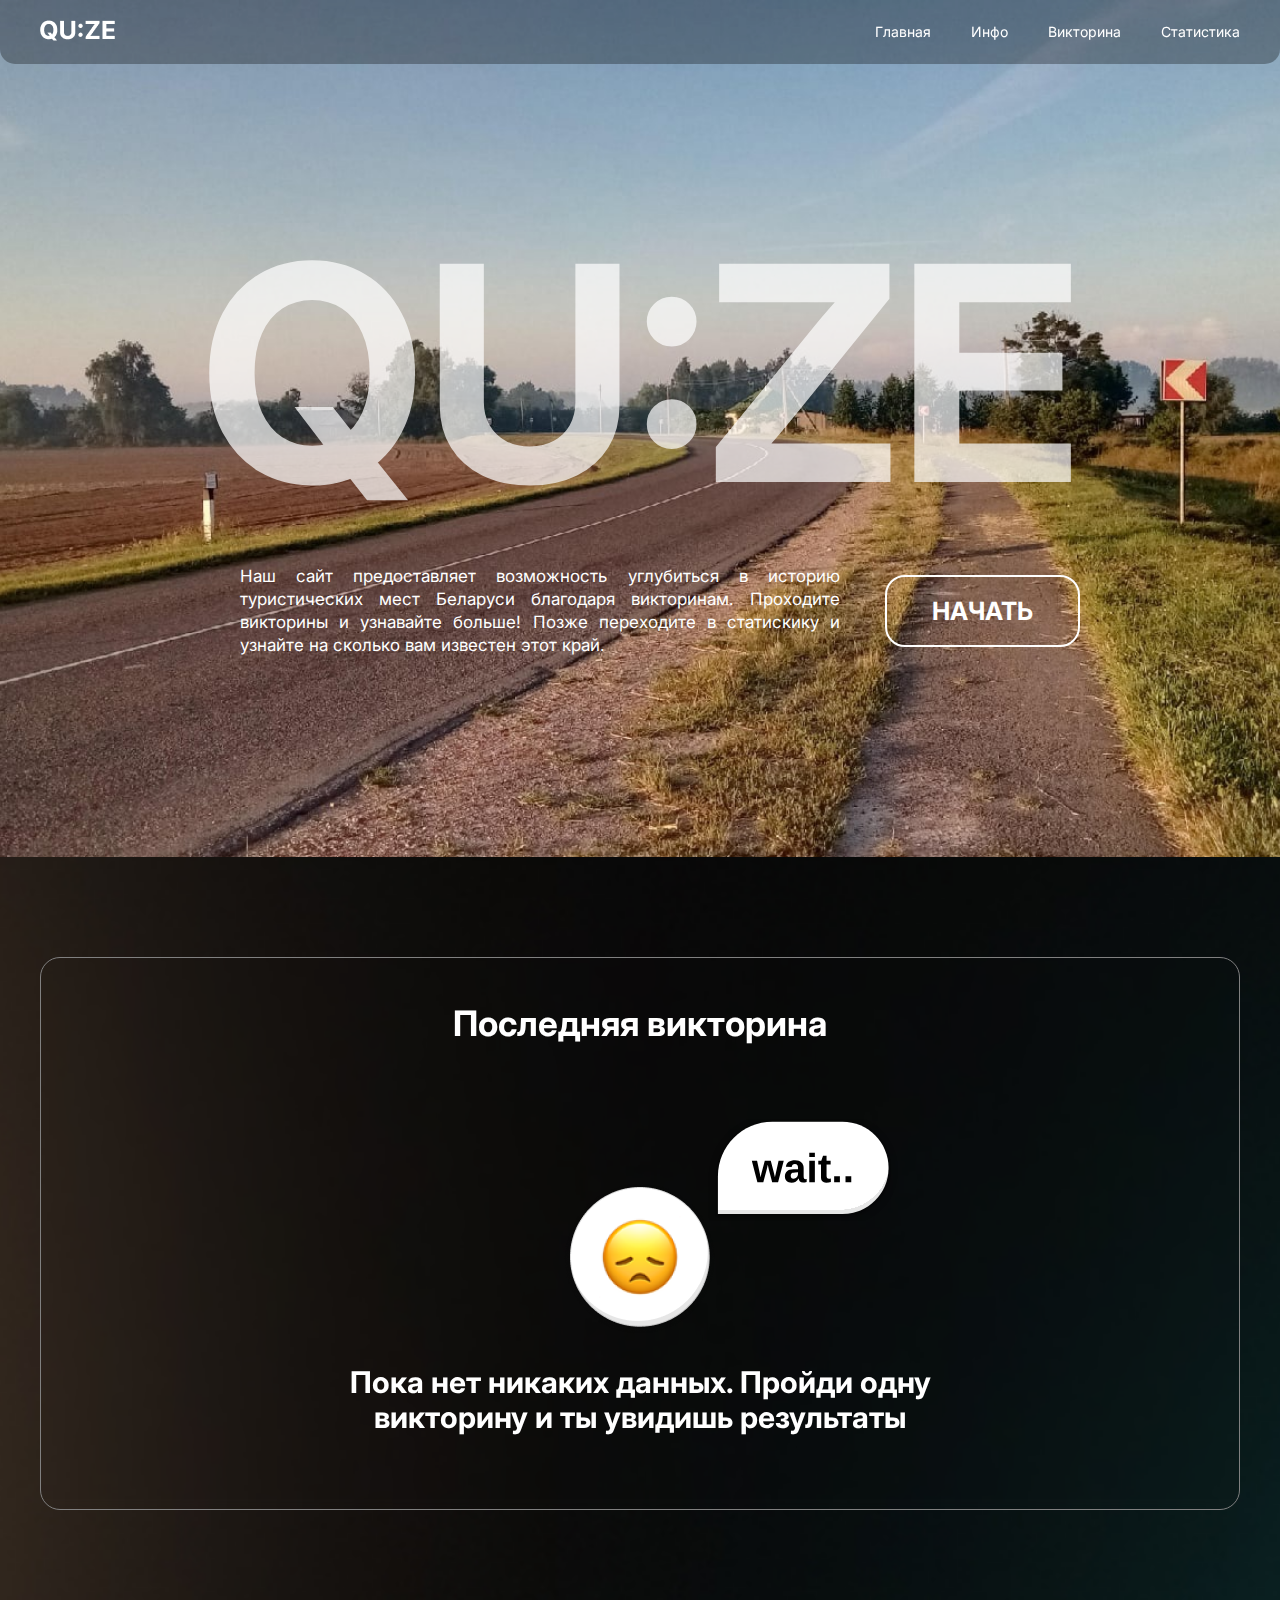
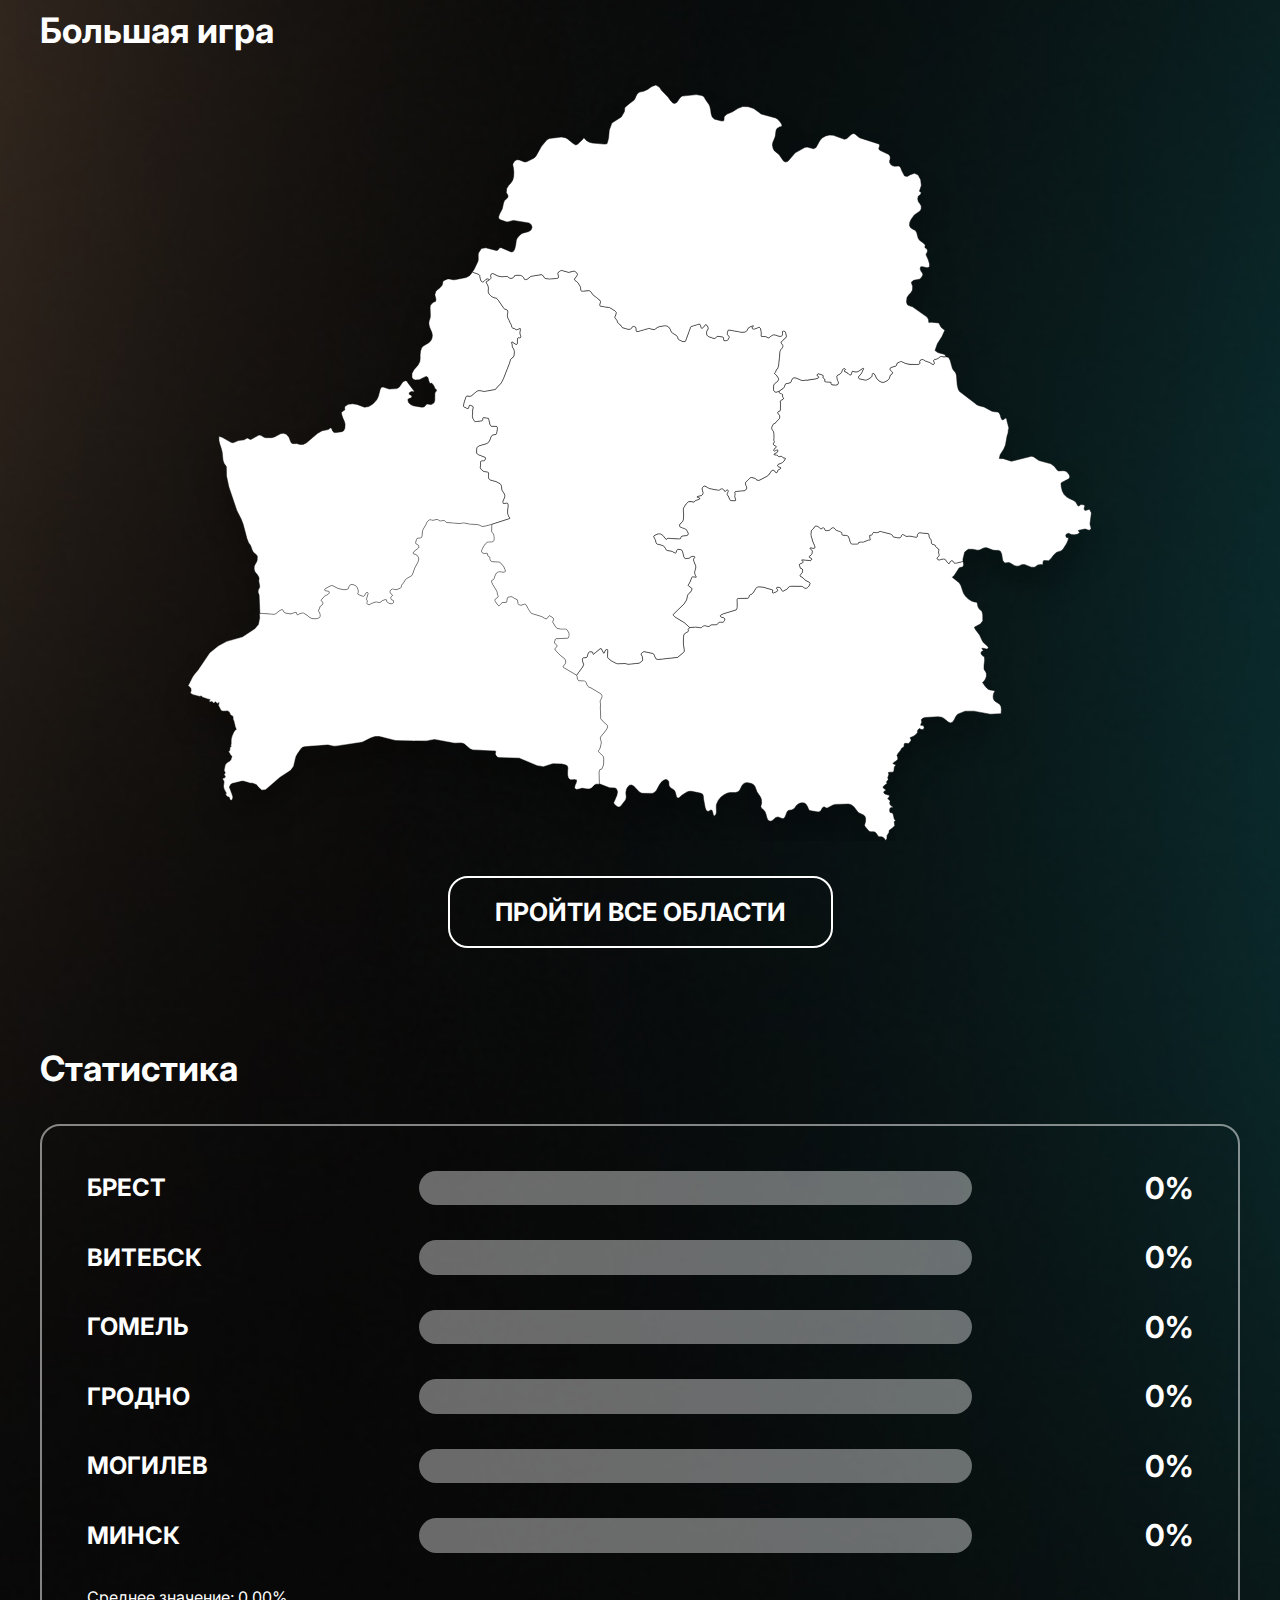
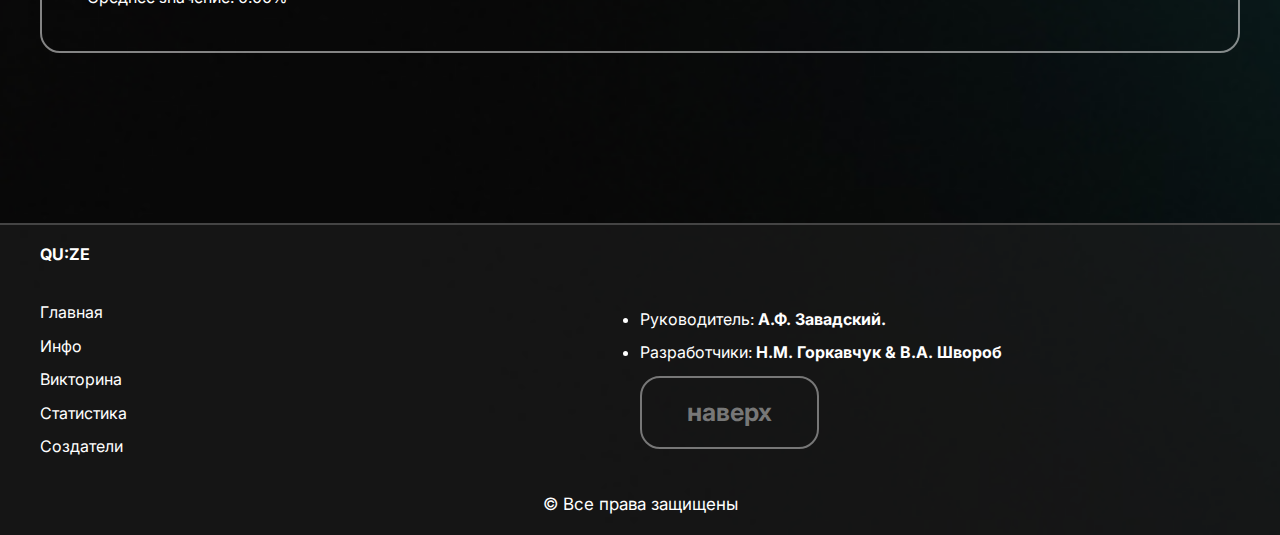
==== commit d47ff283: "Add files via upload" ====
--- a/index.html
+++ b/index.html
@@ -6,12 +6,12 @@
     <meta name="viewport" content="width=device-width, initial-scale=1.0">
     <meta name="google" content="notranslate">
     <title>QU:ZE - Главная</title>
-    <!-- scss -->
-    <link rel="stylesheet" href="assets/css/style.css">
     <!-- font -->
     <link rel="preconnect" href="https://fonts.googleapis.com">
     <link rel="preconnect" href="https://fonts.gstatic.com" crossorigin>
-    <link href="https://fonts.googleapis.com/css2?family=Inter:wght@400;700&display=swap" rel="stylesheet"></head>
+    <link href="https://fonts.googleapis.com/css2?family=Inter:wght@400;700&display=swap" rel="stylesheet">    <!-- scss -->
+    <link rel="stylesheet" href="assets/css/style.css">
+</head>
 <body>
     <div class="page">
         
@@ -19,7 +19,7 @@
             <div class="container">
                 <div class="header__inner">
                     <h4 class="h4 logo">
-                        <a class="nav__link" href="#intro"><img src="../assets/images/header/LOGO.png" alt=""></a>
+                        <a class="nav__link" href="#intro"><img src="assets/images/header/LOGO.png" alt=""></a>
                     </h4>
                     <button class="burger">
                         <div class="burger__wrapper">
@@ -40,11 +40,10 @@
                         <a class="link header-link nav__link" href="#intro">Главная</a>
                         <a class="link header-link nav__link" href="#info">Инфо</a>
                         <a class="link header-link nav__link" href="#quiz">Викторина</a>
-                        <a class="link header-link nav__link" href="#stat">Статистика</a>
-                    </nav>
-                </div>
-            </div>
-        </div><section class="intro introBg2" id="intro">
+                        <a class="link header-link nav__link" href="#stat">Статистика</a>            </nav>
+                </div>
+            </div>
+        </div><section class="intro" id="intro">
             <div class="container">
                 <div class="intro__inner">
                     <div class="text-box">
@@ -220,13 +219,14 @@
                             <li>Руководитель: <span>А.Ф. Завадский.</span></li>
                             <li>Разработчики: <span>Н.М. Горкавчук &amp; В.А. Швороб </span></li>
                             <button class="button"><a href="#intro">
-                                    <svg width="40" height="41" viewBox="0 0 40 41" fill="none"
+                                    <!-- <svg width="40" height="41" viewBox="0 0 40 41" fill="none"
                                         xmlns="http://www.w3.org/2000/svg">
                                         <path
                                             d="M19.5615 5.125L34.1865 17.0833H26.0778L26.0615 35.875H13.0615V17.0833H4.93652L19.5615 5.125Z"
                                             fill="#fff" stroke="#fff" stroke-width="2.08333" stroke-linecap="round"
                                             stroke-linejoin="round" />
-                                    </svg>
+                                    </svg> -->
+                                    наверх
                                 </a></button>
                         </div>
                     </div>
